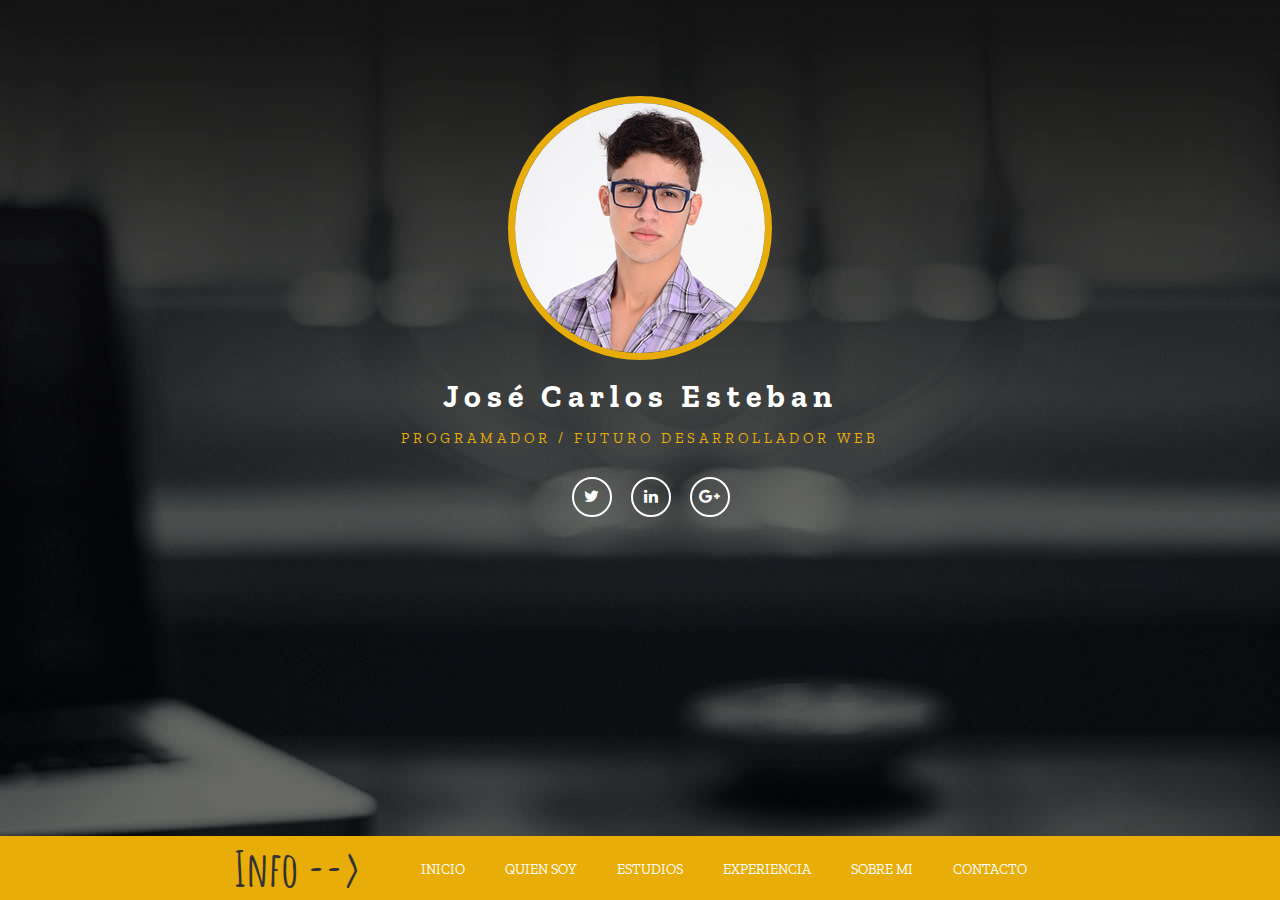
==== index.html @ b263a2f6 "Done first page" ====
<!DOCTYPE html>
<html lang="es">
<head>
    <meta charset="UTF-8">
    <!-- Styles CSS -->
    <link rel="stylesheet" type="text/css" href="./css/style.css">
    <link rel="stylesheet" type="text/css" href="./css/grid.css">
    <!-- Fonts -->
    <link href="https://fonts.googleapis.com/css?family=Zilla+Slab" rel="stylesheet">
    <link href="https://fonts.googleapis.com/css?family=Amatic+SC" rel="stylesheet">
    <!-- Icons -->
    <link rel="stylesheet" href="https://cdnjs.cloudflare.com/ajax/libs/font-awesome/4.7.0/css/font-awesome.min.css">
    <title>José Carlos Esteban - CV & more</title>
</head>
<body>

    <header class="header">
        <div class="banner">
            <img src="./images/me.jpg" alt="José Carlos Esteban">
            <h1>José Carlos Esteban</h1>
            <span>Programador / Futuro Desarrollador Web</span>
            <ul class="social-links">
				<li><a href="#" class="fa fa-twitter"></a></li>
				<li><a href="#" class="fa fa-linkedin"></a></li>
				<li><a href="#" class="fa fa-google-plus"></a></li>
			</ul>
        </div>
    </header>

    <nav class="navbar bottom">
        <div class="logo">
            <h2>
                <a class="navbar-logo" href="index.html">Info --></a>
            </h2>
        </div>
        <ul class="navbar-list">
            <li class="navbar-item active">
                <a href>Inicio</a>
            </li>
            <li class="navbar-item">
                <a href>Quien soy</a>
            </li>
            <li class="navbar-item">
                <a href>Estudios</a>
            </li>
            <li class="navbar-item">
                <a href>Experiencia</a>
            </li>
            <li class="navbar-item">
                <a href>Sobre mi</a>
            </li>
            <li class="navbar-item">
                <a href="contact.html">Contacto</a>
            </li> 
        </ul>
            
    </nav>

    
    <main class="container">
        <section class="about-me">

        </section>
        <section class="studies">

        </section>
        <section class="experience">

        </section>
        <section class="about-me">

        </section>
        
    </main>

    <footer class="footer">
            
    </footer>
</body>
</html>
---- css/style.css ----
*{
    margin:0;
    font-family: 'Zilla Slab', serif;
}


.clearfix:after {
   content: " "; /* Older browser do not support empty content */
   visibility: hidden;
   display: block;
   height: 0;
   clear: both;
}

/************* HEADER ****************/
.header{
    background: url("../images/background-img.jpg") no-repeat center top;
    height: 100vh;
}

.banner{
    margin: 0 auto;
    text-align: center;
    padding-top: 6em;
}

.banner img{
    border: 7px solid #E8AD08;
    border-radius: 50%;
    
}

.banner > h1{
    color:white;
    margin: 0.4em 0em;
    letter-spacing: 6px;
    
}

.banner > span {
    color: #E8AD08;
    letter-spacing: 4px;
    font-size: 0.9em;
    text-transform: uppercase;
}

/********************** MENU *******************/

.navbar{
    position:fixed;
    width: 100%;
    height: 4em;
    background-color: #E8AD08;
    display: flex;
    justify-content: center;
    align-items: center;
    flex-wrap: wrap;
}

.top{
    top: 0;
}

.bottom{
    bottom:0;
}

.navbar a {
   text-decoration: none; 
   color: #333;
}

.navbar> .navbar-list{
    list-style-type: none;
    display: flex;
}

.navbar> .navbar-list > .navbar-item a{
    text-decoration: none;
    color: white;
    padding: 20px;
    text-transform: uppercase;
    font-size: 14px;
}


.navbar> .navbar-list > .navbar-item a:hover{
    color: #333;
}

.navbar-logo{
   font-family: 'Amatic SC', cursive;
    font-size: 2em;
}


/*************** SOCIAL LINKS **************/

.social-links{
    display:flex;
    list-style-type: none;
    justify-content: center;
    margin-top: 30px;
}

.social-links > li{
    
    margin-right: 19px;
    line-height: 36px;
    width: 36px;
    border: 2px solid white;
    border-radius:50%;
    
}

.social-links a{
    text-decoration: none;
    color:white;
    width: 36px;
    
}

.social-links a:hover{ 
    color: #E8AD08;
}
---- css/grid.css ----
.container {
    width: 100%;
    max-width: 1200px;
    margin: 0 auto;
}

body {
    --grid-number: 12;
}


.col-1 {
    width: calc(100% / 12);
    float: left;
}

.col-2 {
    width: calc(calc(100% / 12) * 2);
    float: left;
}

.col-3 {
    width: calc(calc(100% / 12) * 3);
    float: left;
}

.col-4 {
    width: calc(calc(100% / var(--grid-number)) * 4);
    float: left;
}

.col-5 {
    width: calc(calc(100% / 12) * 5);
    float: left;
}

.col-6 {
    width: calc(calc(100% / 12) * 6);    
    float: left;
}

.col-7 {
    width: calc(calc(100% / 12) * 7);
    float: left;
}

.col-8 {
    width: calc(calc(100% / 12) * 8);
    float: left;
}

.col-9 {
    width: calc(calc(100% / 12) * 9);
    float: left;
}

.col-10 {
    width: calc(calc(100% / 12) * 10);
    float: left;
}

.col-11 {
    width: calc(calc(100% / 12) * 11);
    float: left;
}

.col-12 {
   width: calc(calc(100% / 12) * 12); 
   float: left;
}


/************* FLEXBOX *************/

.row-flex {
    display: flex;
    flex-flow: row wrap;
}

.transport-item {
    display: flex;
    flex-direction: column;
    align-items: center;
    justify-content: center;
    flex: 1;
}

.transport-info {
    align-self: flex-end;
}
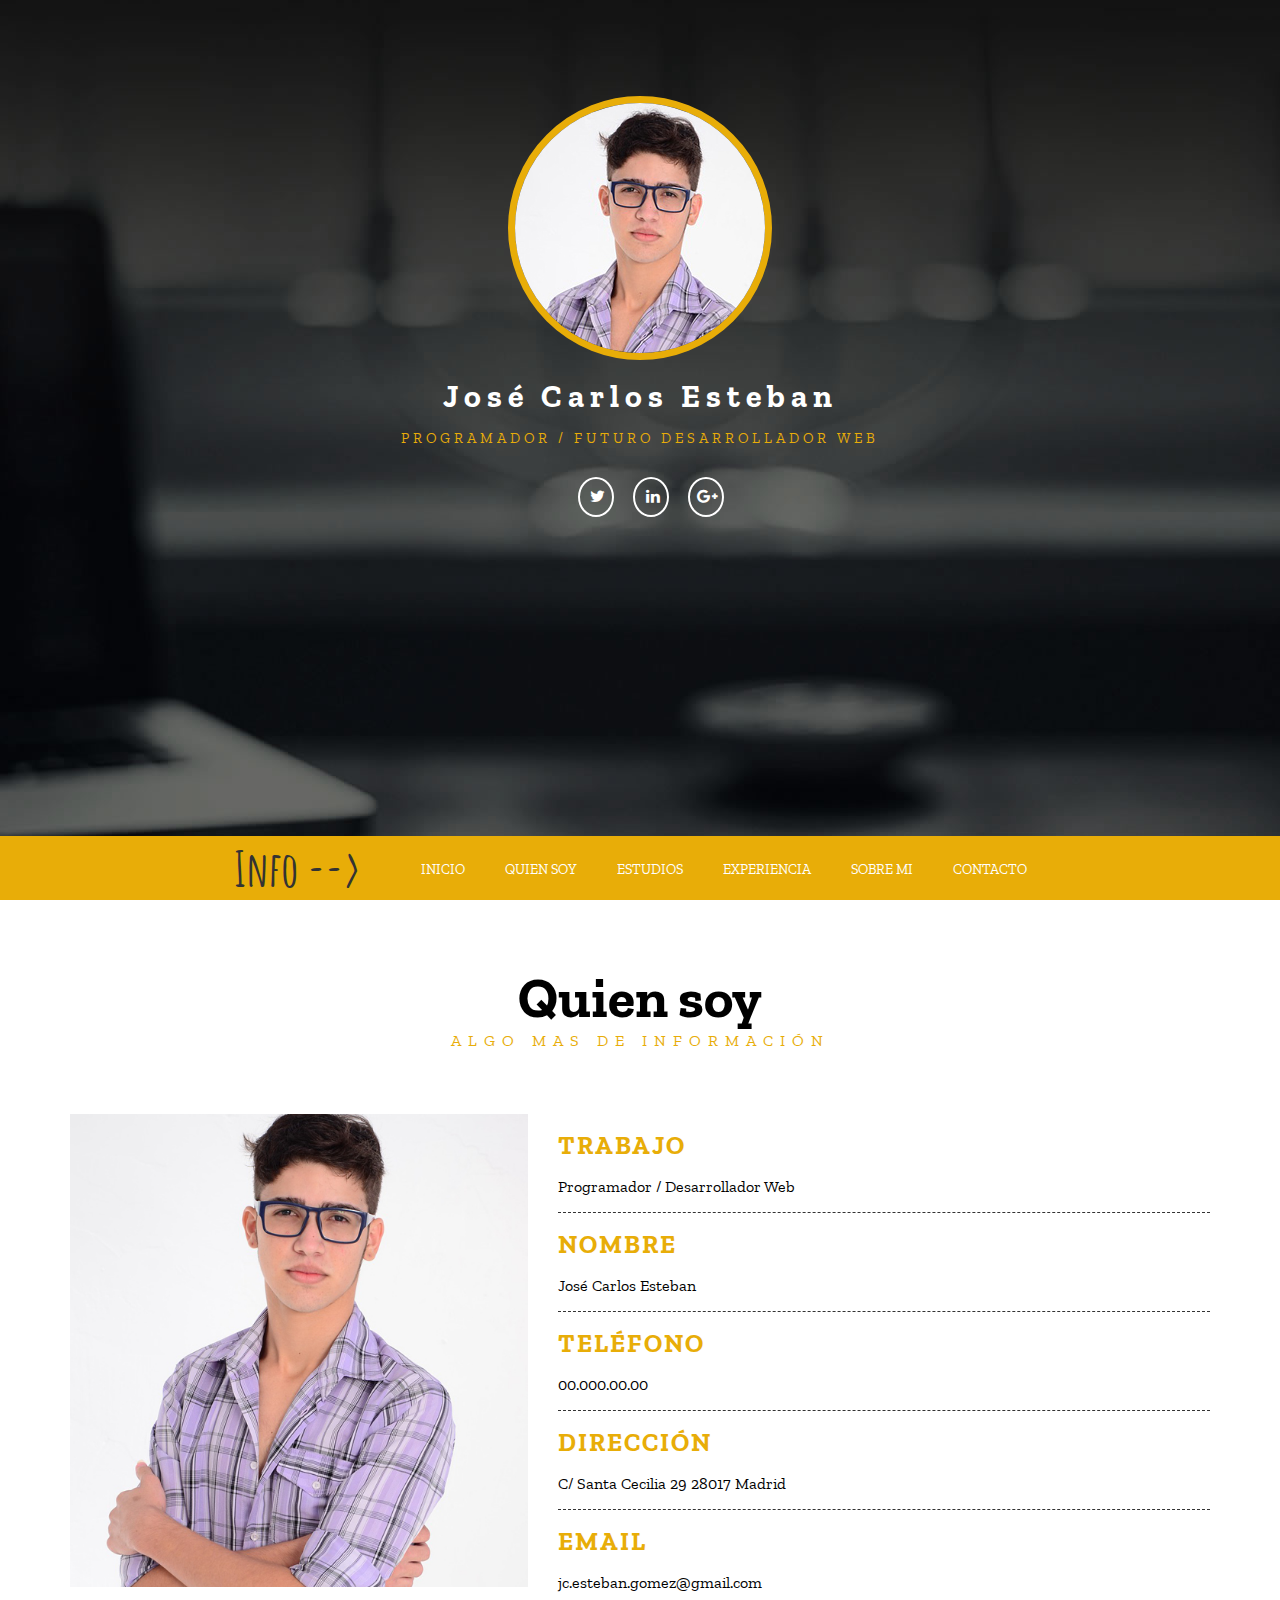
==== commit c78a70e3: "Added Quien soy" ====
--- a/index.html
+++ b/index.html
@@ -58,8 +58,36 @@
 
     
     <main class="container">
-        <section class="about-me">
-
+        <section class="who-i-am col-12">
+        <header>
+            <h3>Quien soy</h3>
+            <span>Algo mas de información</span>
+        </header>
+        <div class="person-image col-5">
+            <img src="./images/carnet-photo.jpg" alt="José Carlos Esteban">
+        </div>
+        <div class="info-about-me col-7">
+            <div class="item-interest">
+                <h4>Trabajo</h4>
+                <p>Programador / Desarrollador Web</>
+            </div>
+            <div class="item-interest">
+                <h4>Nombre</h4>
+                <p>José Carlos Esteban</>
+            </div>
+            <div class="item-interest">
+                <h4>Teléfono</h4>
+                <p>00.000.00.00</>
+            </div>
+            <div class="item-interest">
+                <h4>Dirección</h4>
+                <p>C/ Santa Cecilia 29 28017 Madrid</>
+            </div>
+            <div class="item-interest">
+                <h4>Email</h4>
+                <p>jc.esteban.gomez@gmail.com</>
+            </div>
+        </div>
         </section>
         <section class="studies">
 
--- a/css/style.css
+++ b/css/style.css
@@ -1,6 +1,9 @@
 *{
     margin:0;
     font-family: 'Zilla Slab', serif;
+    box-sizing: border-box; /* el padding y border de ese elemento no incrementan su ancho */
+    -webkit-box-sizing: border-box;
+    -moz-box-sizing: border-box; 
 }
 
 
@@ -124,3 +127,60 @@
     color: #E8AD08;
 }
 
+/************* FLEXBOX *************/
+
+.row-flex {
+    display: flex;
+    flex-flow: row wrap;
+}
+
+.transport-item {
+    display: flex;
+    flex-direction: column;
+    align-items: center;
+    justify-content: center;
+    flex: 1;
+}
+
+.transport-info {
+    align-self: flex-end;
+}
+
+
+/************* QUIEN SOY **************/
+
+.who-i-am > header {
+    text-align: center;
+    padding: 4em 0;
+}
+
+.who-i-am > header > h3 {
+    font-size: 3.5em;
+}
+
+.who-i-am > header > span {
+    color: #E8AD08;
+    letter-spacing: 7px;
+    text-transform: uppercase;
+}
+
+.who-i-am > .person-image > img {
+    width: 100%;
+}
+
+.info-about-me > .item-interest{
+    padding: 1em 0;
+    border-bottom: 1px dashed #333;
+}
+
+.info-about-me > .item-interest > p {
+    padding-top: 1em;
+}
+
+.info-about-me > .item-interest > h4 {
+    font-size: 1.6em;
+    margin: 0;
+    color: #E8AD08;
+    text-transform: uppercase;
+    letter-spacing: 2px;
+}
--- a/css/grid.css
+++ b/css/grid.css
@@ -69,22 +69,8 @@
    float: left;
 }
 
-
-/************* FLEXBOX *************/
-
-.row-flex {
-    display: flex;
-    flex-flow: row wrap;
+.col-1, .col-2, .col-3, .col-4, .col-5, .col-6, .col-7, .col-8, .col-9, .col-10, .col-11, .col-12{
+    padding-right: 15px;
+    padding-left: 15px;
 }
 
-.transport-item {
-    display: flex;
-    flex-direction: column;
-    align-items: center;
-    justify-content: center;
-    flex: 1;
-}
-
-.transport-info {
-    align-self: flex-end;
-}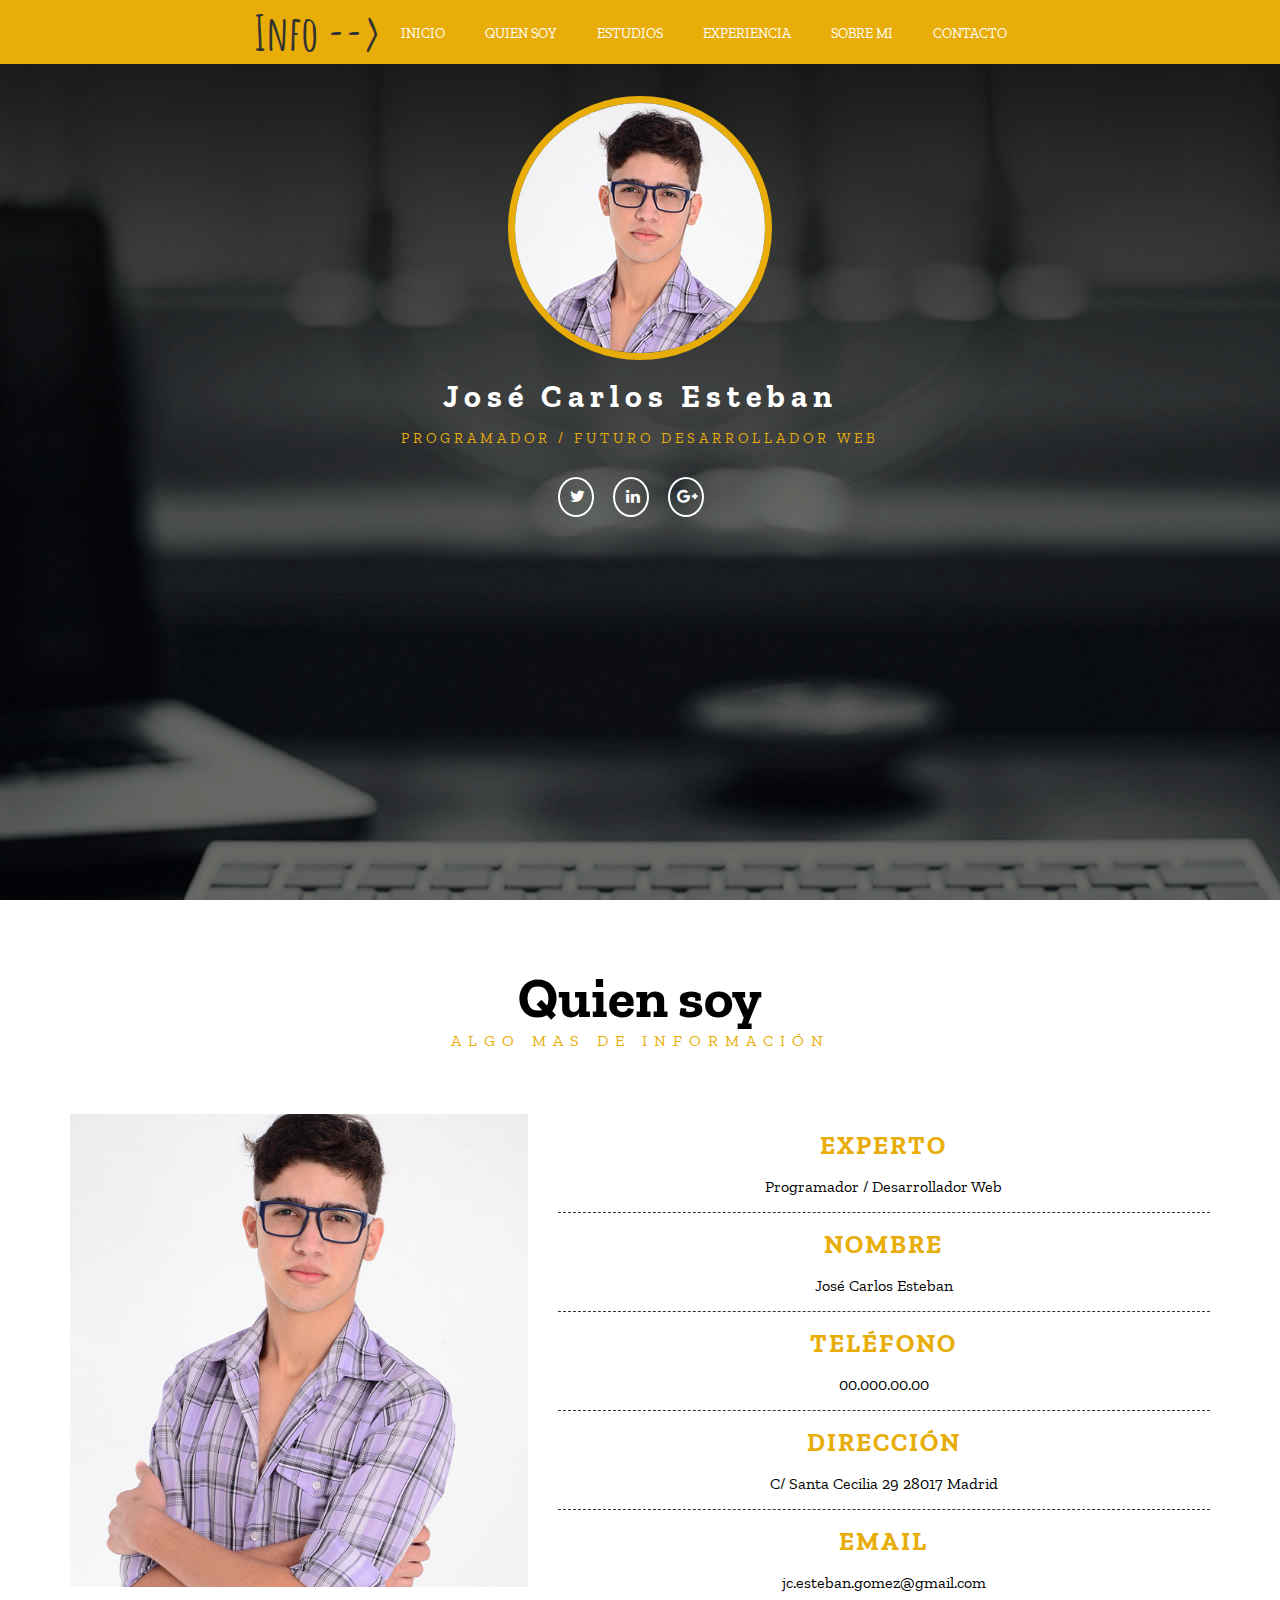
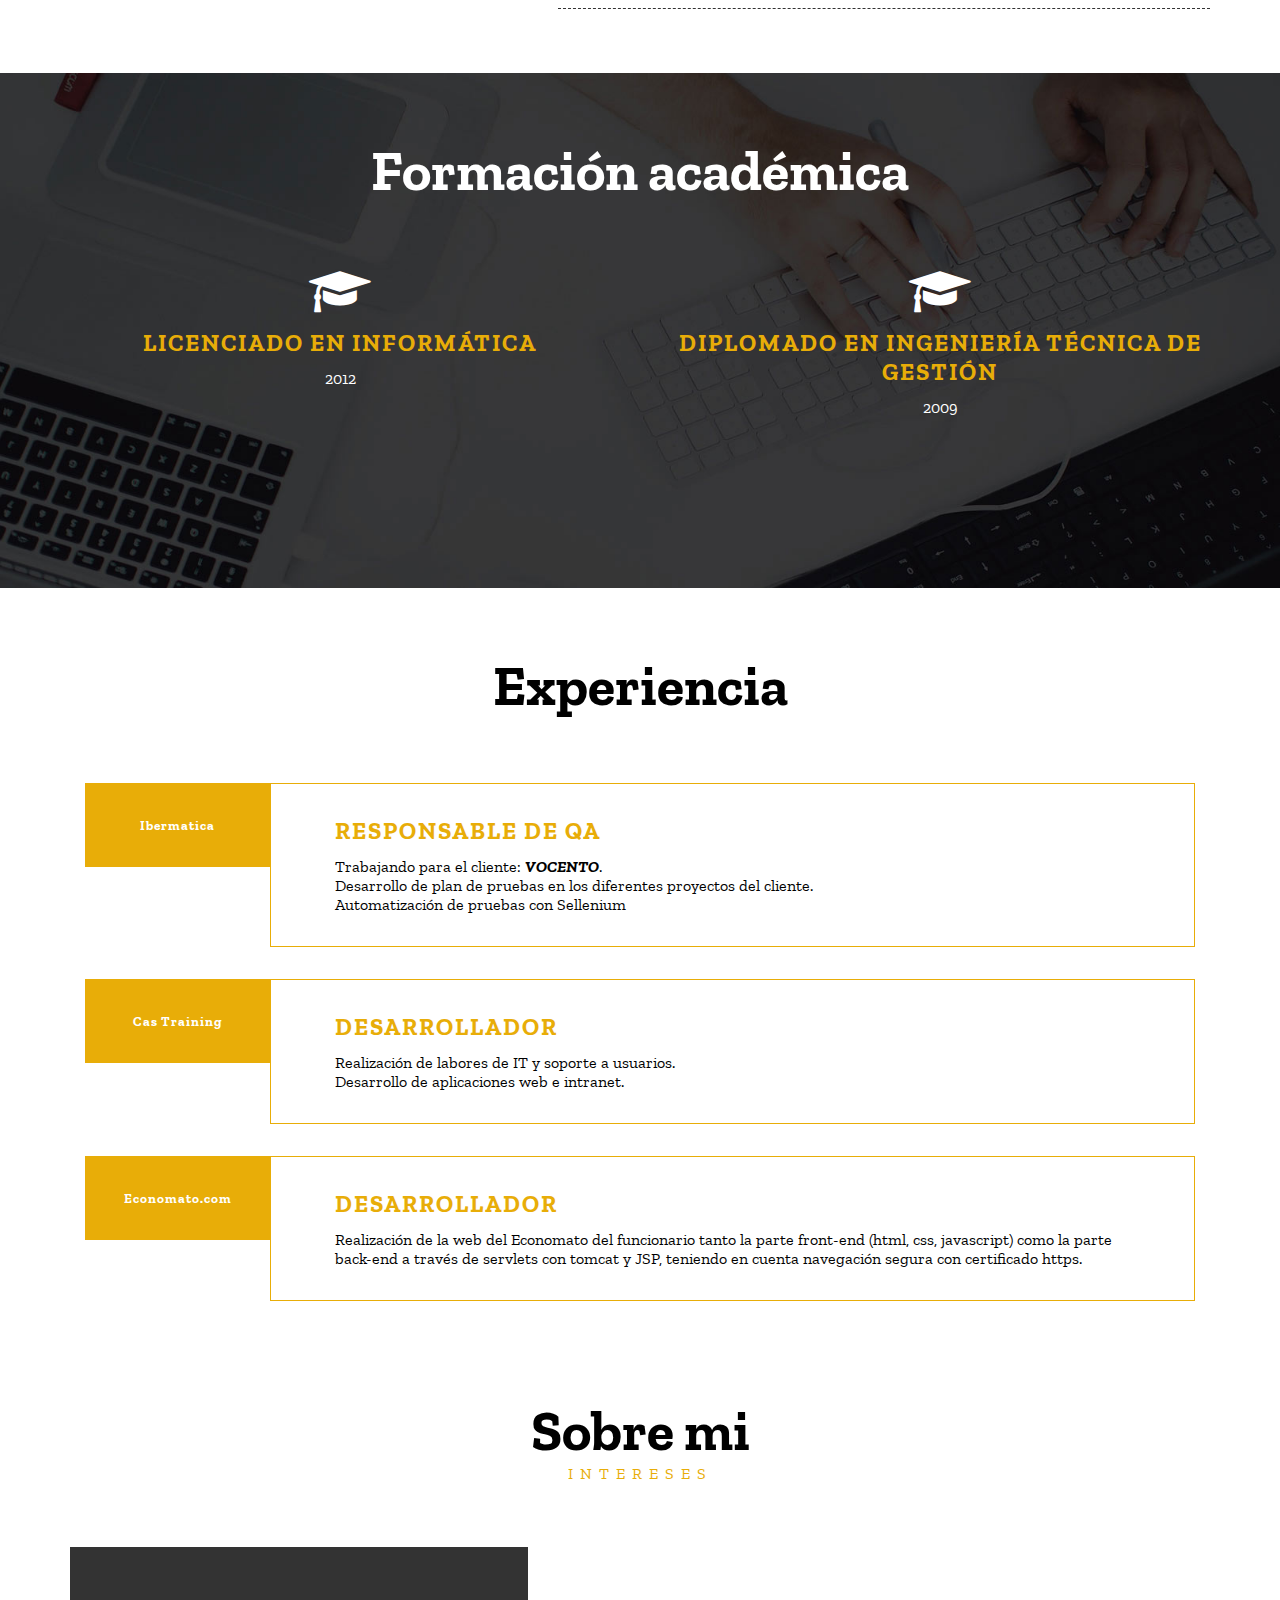
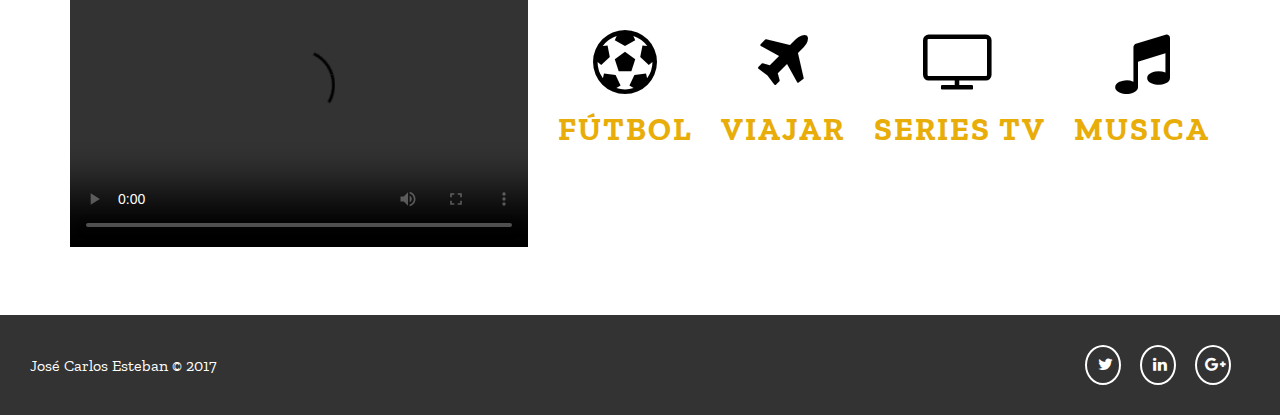
==== commit 1af6e272: "Added all the part without contact page" ====
--- a/index.html
+++ b/index.html
@@ -19,7 +19,7 @@
             <img src="./images/me.jpg" alt="José Carlos Esteban">
             <h1>José Carlos Esteban</h1>
             <span>Programador / Futuro Desarrollador Web</span>
-            <ul class="social-links">
+            <ul class="social-links bounceInDown">
 				<li><a href="#" class="fa fa-twitter"></a></li>
 				<li><a href="#" class="fa fa-linkedin"></a></li>
 				<li><a href="#" class="fa fa-google-plus"></a></li>
@@ -27,7 +27,7 @@
         </div>
     </header>
 
-    <nav class="navbar bottom">
+    <nav id="menu" class="navbar top">
         <div class="logo">
             <h2>
                 <a class="navbar-logo" href="index.html">Info --></a>
@@ -35,19 +35,19 @@
         </div>
         <ul class="navbar-list">
             <li class="navbar-item active">
-                <a href>Inicio</a>
-            </li>
-            <li class="navbar-item">
-                <a href>Quien soy</a>
-            </li>
-            <li class="navbar-item">
-                <a href>Estudios</a>
-            </li>
-            <li class="navbar-item">
-                <a href>Experiencia</a>
-            </li>
-            <li class="navbar-item">
-                <a href>Sobre mi</a>
+                <a href="#">Inicio</a>
+            </li>
+            <li class="navbar-item">
+                <a href="#quien-soy">Quien soy</a>
+            </li>
+            <li class="navbar-item">
+                <a href="#estudios">Estudios</a>
+            </li>
+            <li class="navbar-item">
+                <a href="#experiencia">Experiencia</a>
+            </li>
+            <li class="navbar-item">
+                <a href="#sobre-mi">Sobre mi</a>
             </li>
             <li class="navbar-item">
                 <a href="contact.html">Contacto</a>
@@ -58,7 +58,7 @@
 
     
     <main class="container">
-        <section class="who-i-am col-12">
+        <section id="quien-soy" class="who-i-am col-12">
         <header>
             <h3>Quien soy</h3>
             <span>Algo mas de información</span>
@@ -68,7 +68,7 @@
         </div>
         <div class="info-about-me col-7">
             <div class="item-interest">
-                <h4>Trabajo</h4>
+                <h4>Experto</h4>
                 <p>Programador / Desarrollador Web</>
             </div>
             <div class="item-interest">
@@ -89,20 +89,138 @@
             </div>
         </div>
         </section>
-        <section class="studies">
-
-        </section>
-        <section class="experience">
-
-        </section>
-        <section class="about-me">
-
+        <section id="estudios" class="studies">
+            <header>
+                <h3>Formación académica</h3>
+            </header>
+            <div class="container">
+                <div class="item-studies col-6">
+                    <i class="fa fa-graduation-cap fa-3x" aria-hidden="true"></i>
+                    <h4>Licenciado en Informática</h4>
+                    <div>
+                        <span>2012</span>
+                    </div>
+                </div>
+                <div class="item-studies col-6">
+                    <i class="fa fa-graduation-cap fa-3x" aria-hidden="true"></i>
+                    <h4>Diplomado en Ingeniería Técnica de Gestión</h4>
+                    <div>
+                        <span>2009</span>
+                    </div>
+                </div>
+            </div>
+        </section>
+        <section id="experiencia" class="experience col-12">
+            <header>
+                <h3>Experiencia</h3>
+            </header>
+            <div class="content-experience col-12">
+                <div class="item-experience col-12">
+                    <div class="stage col-2" >
+        
+                        <h5>Ibermatica</h5>
+                    </div>
+                    <div class="date" >
+                        <h3>2013 - Actualidad</h3>
+                
+                    </div>
+                    <div class="description col-10">
+                        <h4>Responsable de QA</h4>
+                        <div>
+                            <p>Trabajando para el cliente: <span>Vocento</span>. </p>
+                            <p>Desarrollo de plan de pruebas en los diferentes proyectos del cliente.</p>
+                            <p>Automatización de pruebas con Sellenium </p>
+                        </div>
+                    </div>
+                </div>
+                <div class="item-experience col-12">
+                    <div class="stage col-2" >
+        
+                        <h5>Cas Training</h5>
+                    </div>
+                    <div class="date" >
+                        <h3>2012 - 2013</h3>
+                
+                    </div>
+                    <div class="description col-10">
+                        <h4>Desarrollador</h4>
+                        <div>
+                            <p>Realización de labores de IT y soporte a usuarios.</p>
+                            <p>Desarrollo de aplicaciones web e intranet.</p>
+                        </div>
+                    </div>
+                </div>
+                <div class="item-experience col-12">
+                    <div class="stage col-2" >
+        
+                        <h5>Economato.com</h5>
+                    </div>
+                    <div class="date" >
+                        <h3>2011 - 2012</h3>
+                
+                    </div>
+                    <div class="description col-10">
+                        <h4>Desarrollador</h4>
+                        <div>
+                            <p>Realización de la web del Economato del funcionario tanto la parte front-end (html, css, javascript) como la parte back-end a través de servlets con tomcat y JSP, teniendo en cuenta navegación segura con certificado https.</p>
+                        </div>
+                    </div>
+                </div>
+            </div>
+        </section>
+        <section id="sobre-mi" class="about-me col-12">
+            <header>
+                <h3>Sobre mi</h3>
+                <span>Intereses</span>
+                
+            </header>
+            <div class="video-about-me col-5">
+                <video width="100%" height="300px" controls>
+                        <source src="./video/batman.mp4" type="video/mp4">
+                </video>
+            </div>
+            <div class="about-me-description col-7">
+                
+             <div class="container-interest">   
+                <div class="item-interest">
+                    <i class="fa fa-futbol-o fa-4x" aria-hidden="true"></i>
+                    <h5>Fútbol</h5>    
+                </div>
+
+                <div class="item-interest">
+                    <i class="fa fa-plane fa-4x" aria-hidden="true"></i>
+                    <h5>Viajar</h5>
+                </div>
+                
+                <div class="item-interest">
+                    <i class="fa fa-television fa-4x" aria-hidden="true"></i>
+                    <h5>Series TV</h5>
+                </div>
+
+                <div class="item-interest">
+                    <i class="fa fa-music fa-4x" aria-hidden="true"></i>
+                    <h5>Musica</h5>
+                </div>
+
+               
+                </div>
+
+            </div>
         </section>
         
     </main>
 
     <footer class="footer">
-            
+            <span> José Carlos Esteban &copy; 2017  </span>
+          
+            <ul class="social-links">
+				<li><a href="#" class="fa fa-twitter"></a></li>
+				<li><a href="#" class="fa fa-linkedin"></a></li>
+				<li><a href="#" class="fa fa-google-plus"></a></li>
+			</ul>
+          
     </footer>
 </body>
+<script src="./js/menu-block.js"></script>
+<script src="./js/menu.js"></script>
 </html>--- a/css/style.css
+++ b/css/style.css
@@ -1,11 +1,11 @@
 *{
     margin:0;
+    padding:0;
     font-family: 'Zilla Slab', serif;
     box-sizing: border-box; /* el padding y border de ese elemento no incrementan su ancho */
     -webkit-box-sizing: border-box;
     -moz-box-sizing: border-box; 
 }
-
 
 .clearfix:after {
    content: " "; /* Older browser do not support empty content */
@@ -15,6 +15,10 @@
    clear: both;
 }
 
+section{
+    padding: 4em 0;
+}
+
 /************* HEADER ****************/
 .header{
     background: url("../images/background-img.jpg") no-repeat center top;
@@ -103,7 +107,7 @@
     display:flex;
     list-style-type: none;
     justify-content: center;
-    margin-top: 30px;
+    margin: 30px;
 }
 
 .social-links > li{
@@ -149,16 +153,16 @@
 
 /************* QUIEN SOY **************/
 
-.who-i-am > header {
+header {
     text-align: center;
-    padding: 4em 0;
-}
-
-.who-i-am > header > h3 {
+    padding-bottom: 4em;
+}
+
+header > h3 {
     font-size: 3.5em;
 }
 
-.who-i-am > header > span {
+header > span {
     color: #E8AD08;
     letter-spacing: 7px;
     text-transform: uppercase;
@@ -184,3 +188,175 @@
     text-transform: uppercase;
     letter-spacing: 2px;
 }
+
+
+/***************** ESTUDIOS *********************/
+
+.studies{
+    display:block;
+    color:white;
+    margin-left: calc(-50vw + 50%);
+    margin-right: calc(-50vw + 50%);
+    background: url("../images/studies.jpg") no-repeat top;
+    clear:both;
+    background-size: cover;
+    -moz-background-size: cover;
+    -o-background-size: cover;
+    -ms-background-size: cover;
+    min-height: 515px;
+}
+
+.item-studies{
+    text-align: center;  
+    width: 30%;
+}
+
+h4 {
+    font-size: 1.5em;
+    margin: 0.5em 0;
+    color: #E8AD08;
+    text-transform: uppercase;
+    letter-spacing: 2px;
+}
+
+
+/****************** EXPERIENCIA *******************/
+
+.item-experience {
+    padding-bottom: 2em;
+}
+
+.item-experience > .description{
+    border: 1px solid #E8AD08;
+    padding: 2em 4em;
+}
+
+.item-experience > .description > h4{
+    margin-top: 0;
+}
+
+.item-experience > .stage {
+    background: #E8AD08;
+    text-align: center;
+    padding: 2em 0;
+    border: 2px solid #E8AD08;
+    color: white;
+    letter-spacing: 1px;
+}
+
+.item-experience > .date{
+    position: absolute;
+    z-index: -1;
+}
+
+
+.stage:hover{
+  animation: down;
+  -webkit-animation: down;
+  animation-duration: 1s;
+  -webkit-animation-duration: 1s;
+  animation-fill-mode: both;
+  -webkit-animation-fill-mode:both; 
+}
+
+.description span{
+    font-style: italic;
+    font-weight: bold;
+    text-transform: uppercase;
+}
+
+.bounceInDown{
+    animation: DownUp;
+    -webkit-animation: DownUp;
+    animation-duration: 1.25s;
+    -webkit-animation-duration:1.25s;
+    animation-fill-mode: both;
+    -webkit-animation-fill-mode:both; 
+}
+
+/******************  SOBRE MI *******************/
+
+.about-me{
+    padding-top:0;
+}
+
+.container-interest{
+    display: flex;
+    flex-wrap: wrap;
+    justify-content: space-between;
+    height: 300px;
+    align-items: center;
+}
+
+.item-interest {
+    display: flex;
+    flex-wrap: nowrap;
+    flex-direction: column;
+    align-items: center;
+}
+
+.item-interest h5{
+    font-size: 2em;
+    margin: 0.5em 0;
+    color: #E8AD08;
+    text-transform: uppercase;
+    letter-spacing: 2px;
+}
+
+
+/******************* FOOTER ***********************/
+
+.footer{
+    clear: both;
+    display: flex;
+    justify-content: space-between;
+    align-items: center;
+    text-align: center;
+    color: white;
+    background-color: #333;
+    
+
+}
+
+.footer > span{
+    margin: 30px;
+}
+
+/******************* ANIMACIONES ******************/
+@keyframes down {
+  from {
+    transform-origin: left bottom;
+    opacity: 1;
+  }
+
+  to {
+    transform-origin: left bottom;
+    transform: translateY(2em);
+    opacity: 1;
+  }
+}
+
+@keyframes DownUp {
+
+  0% {
+    transform: translateY(-2000px);
+  }
+
+  60% {
+    transform: translateY(20px);
+  }
+
+  75% {
+    transform: translateY(-10px);
+  }
+
+  90% {
+    transform: translateY(5px);
+  }
+
+  100% {
+      transform: none;
+  }
+
+}
+
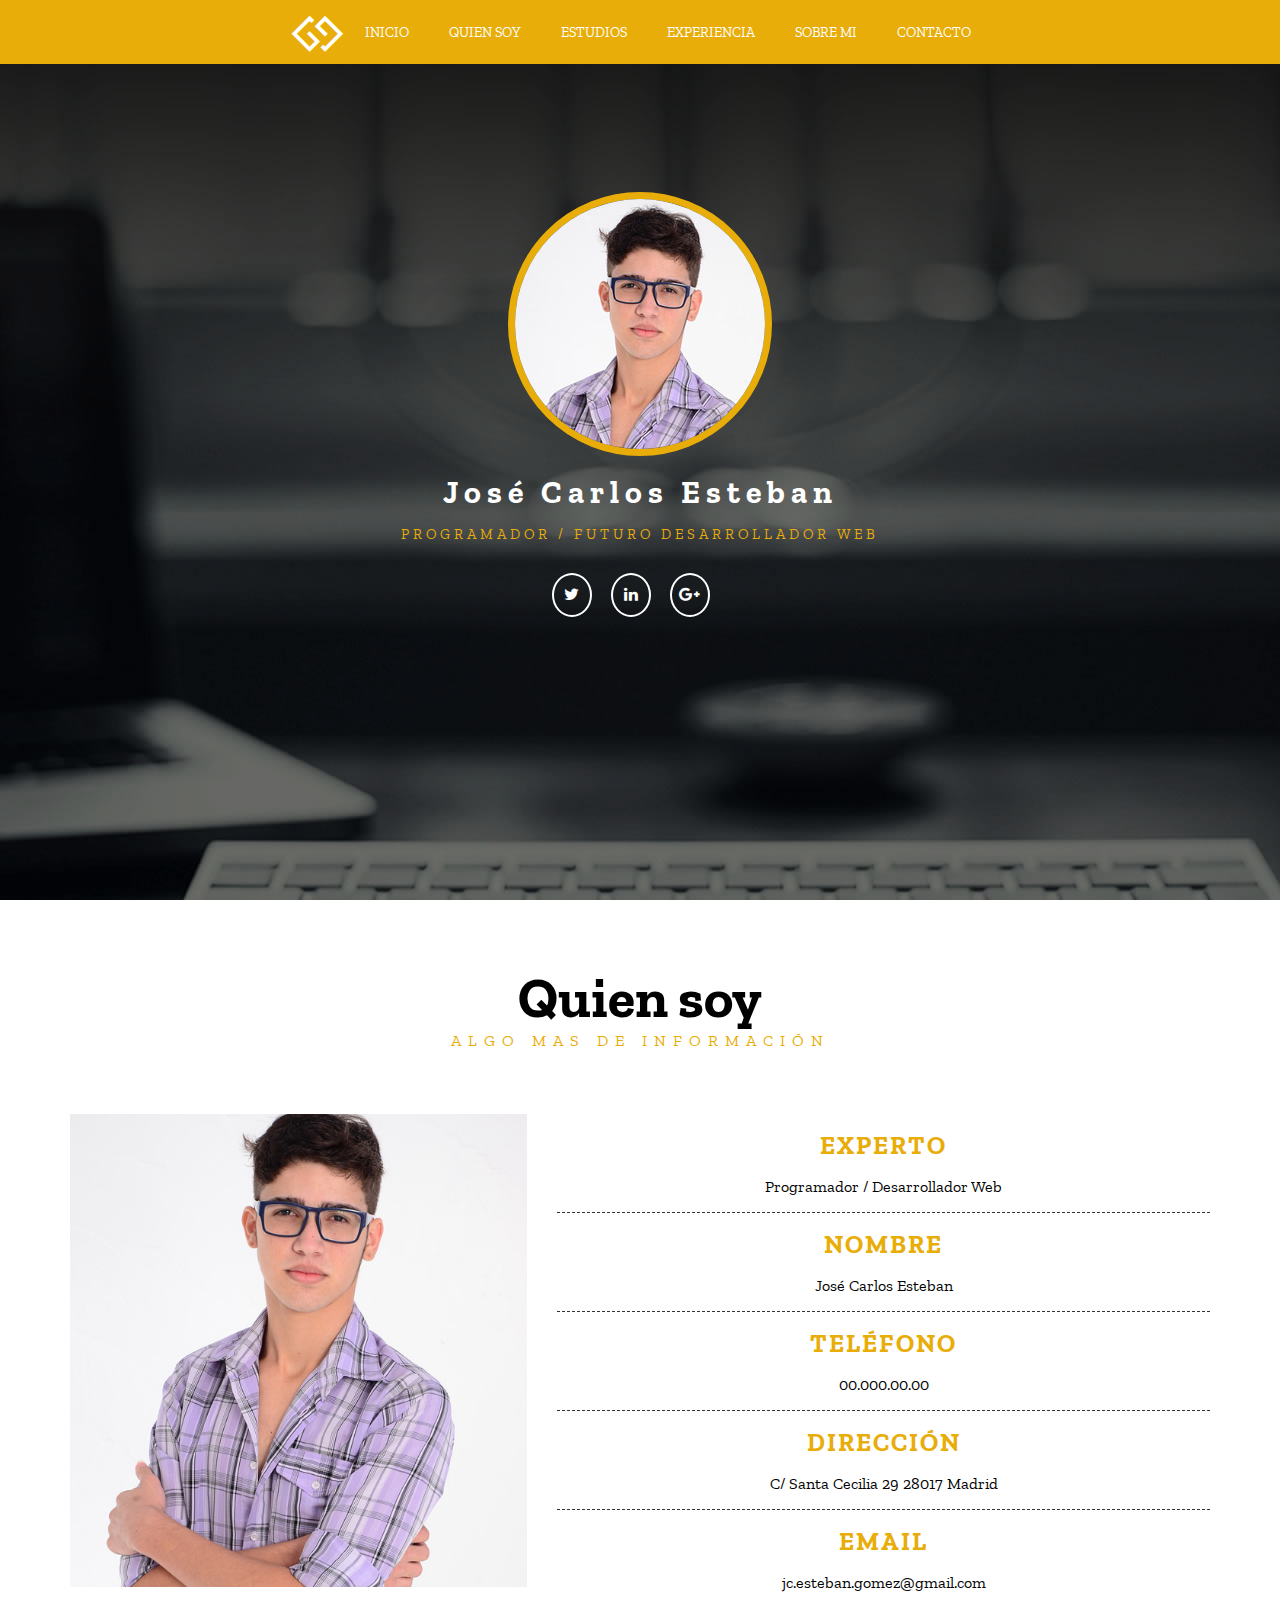
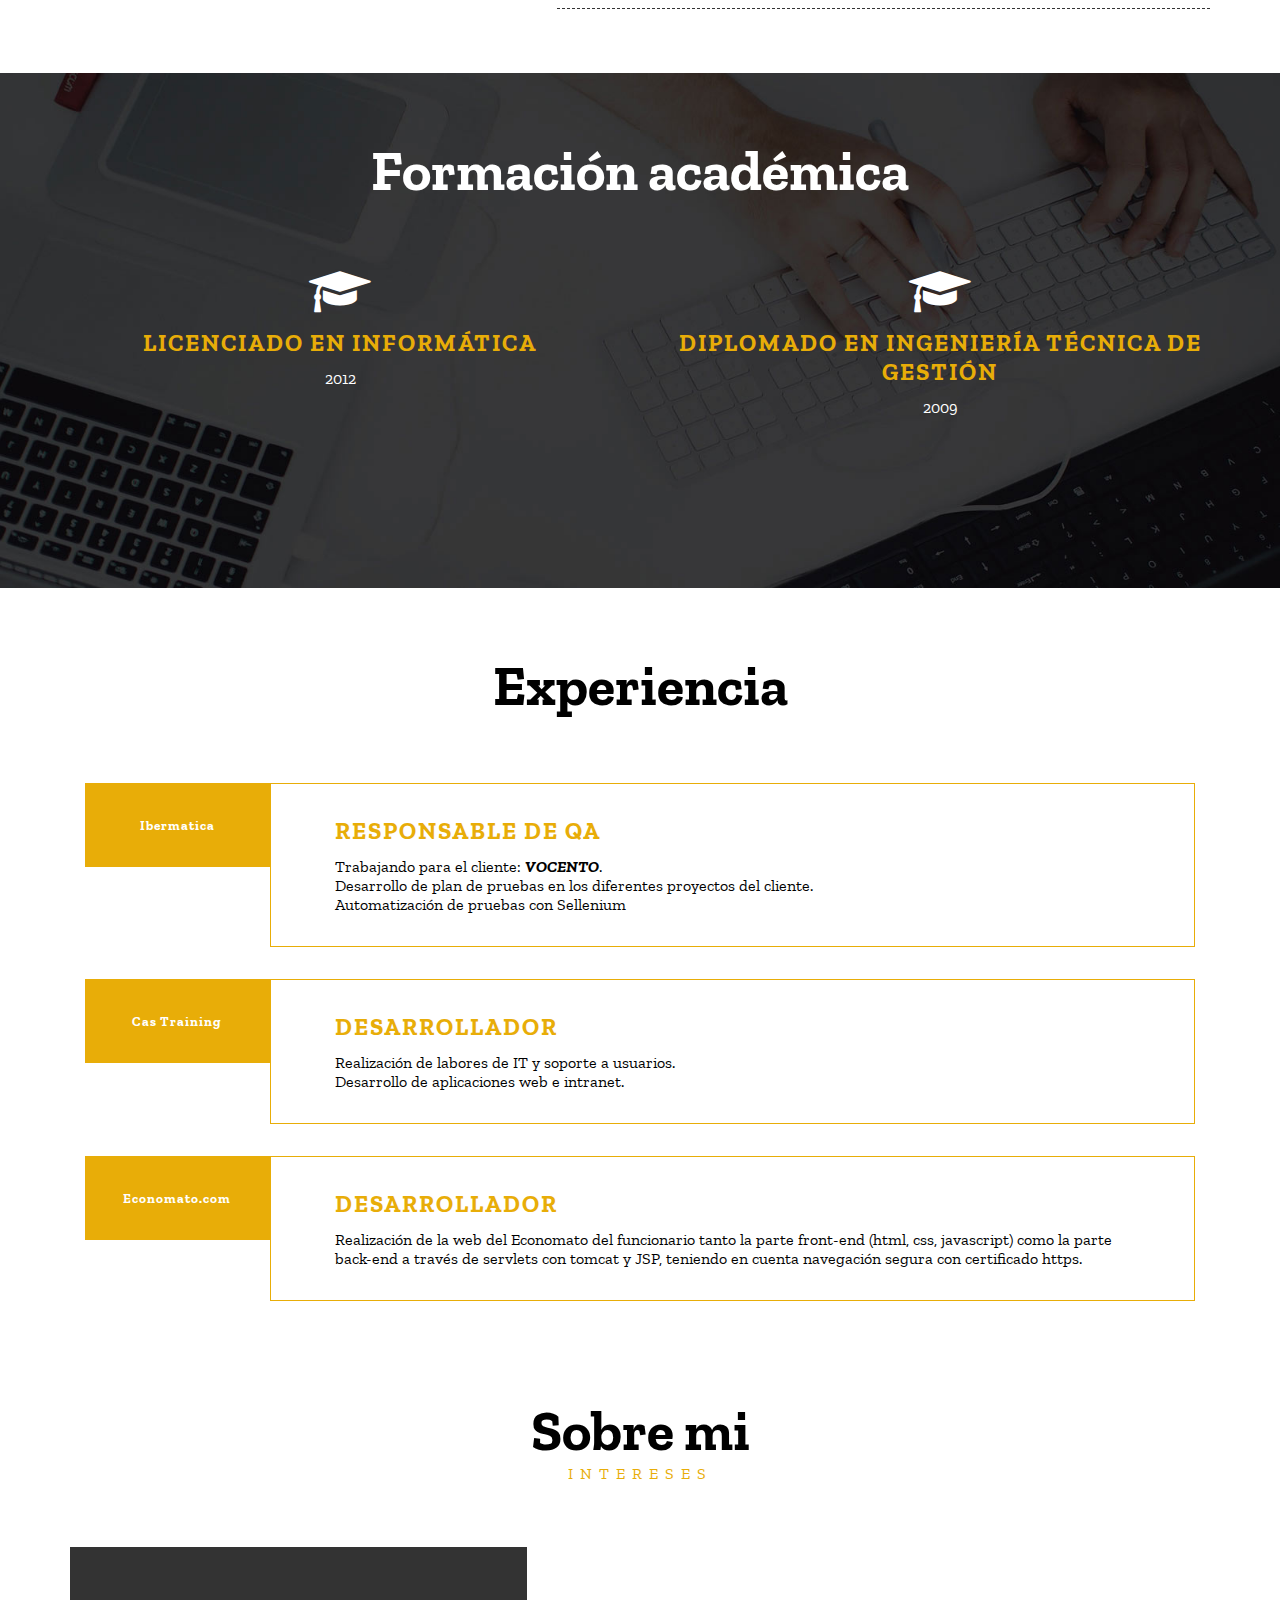
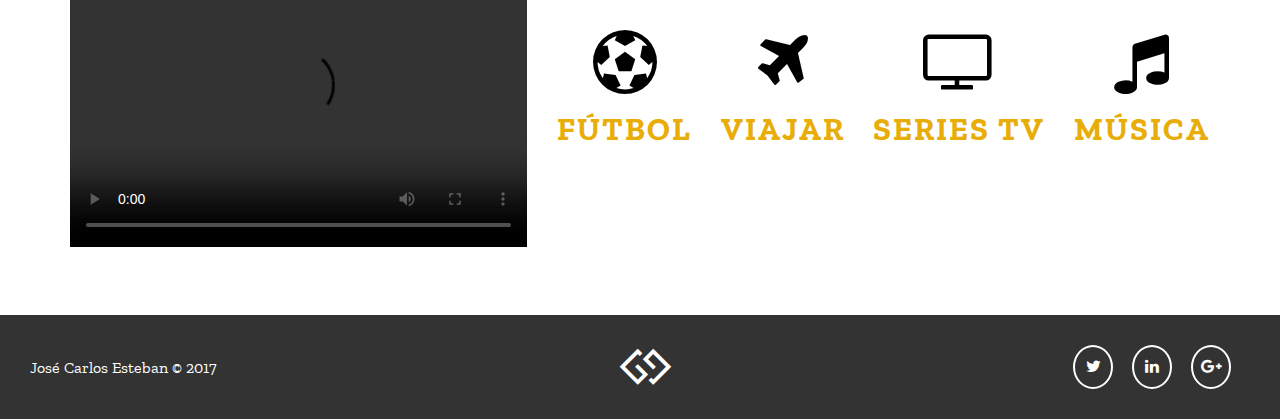
==== commit 88f13d3a: "Added contact page and new video" ====
--- a/index.html
+++ b/index.html
@@ -5,12 +5,13 @@
     <!-- Styles CSS -->
     <link rel="stylesheet" type="text/css" href="./css/style.css">
     <link rel="stylesheet" type="text/css" href="./css/grid.css">
+    <link rel="stylesheet" type="text/css" href="./css/animations.css">
     <!-- Fonts -->
     <link href="https://fonts.googleapis.com/css?family=Zilla+Slab" rel="stylesheet">
     <link href="https://fonts.googleapis.com/css?family=Amatic+SC" rel="stylesheet">
     <!-- Icons -->
     <link rel="stylesheet" href="https://cdnjs.cloudflare.com/ajax/libs/font-awesome/4.7.0/css/font-awesome.min.css">
-    <title>José Carlos Esteban - CV & more</title>
+    <title>José Carlos Esteban - CV & More</title>
 </head>
 <body>
 
@@ -19,39 +20,51 @@
             <img src="./images/me.jpg" alt="José Carlos Esteban">
             <h1>José Carlos Esteban</h1>
             <span>Programador / Futuro Desarrollador Web</span>
-            <ul class="social-links bounceInDown">
-				<li><a href="#" class="fa fa-twitter"></a></li>
-				<li><a href="#" class="fa fa-linkedin"></a></li>
-				<li><a href="#" class="fa fa-google-plus"></a></li>
+            <ul class="social-links downUp">
+				<li><a href="https://twitter.com/JcEstebanGo" target="_blank" class="fa fa-twitter"></a></li>
+				<li><a href="https://www.linkedin.com/in/jose-carlos-esteban-82948726/" target="_blank" class="fa fa-linkedin"></a></li>
+				<li><a href="https://plus.google.com/104119479750912914346" target="_blank" class="fa fa-google-plus"></a></li>
 			</ul>
         </div>
     </header>
 
     <nav id="menu" class="navbar top">
-        <div class="logo">
+        <div class="logo moveRight">
             <h2>
-                <a class="navbar-logo" href="index.html">Info --></a>
+                <a class="navbar-logo" href="index.html"><i class="fa fa-gg fa-inverse" aria-hidden="true"></i></a>
             </h2>
         </div>
         <ul class="navbar-list">
+            <a href="#">
             <li class="navbar-item active">
-                <a href="#">Inicio</a>
-            </li>
-            <li class="navbar-item">
-                <a href="#quien-soy">Quien soy</a>
-            </li>
-            <li class="navbar-item">
-                <a href="#estudios">Estudios</a>
-            </li>
-            <li class="navbar-item">
-                <a href="#experiencia">Experiencia</a>
-            </li>
-            <li class="navbar-item">
-                <a href="#sobre-mi">Sobre mi</a>
-            </li>
-            <li class="navbar-item">
-                <a href="contact.html">Contacto</a>
-            </li> 
+                Inicio
+            </li>
+            </a>
+            <a href="#quien-soy">
+            <li class="navbar-item">
+                Quien soy
+            </li>
+            </a>
+            <a href="#estudios">
+            <li class="navbar-item">
+                Estudios
+            </li>
+            </a>
+            <a href="#experiencia">
+            <li class="navbar-item">
+                Experiencia
+            </li>
+            </a>
+            <a href="#sobre-mi">
+            <li class="navbar-item">
+                Sobre mi
+            </li>
+            </a>
+            <a href="contact.html">
+            <li class="navbar-item">
+                Contacto
+            </li>
+            </a>
         </ul>
             
     </nav>
@@ -176,7 +189,7 @@
             </header>
             <div class="video-about-me col-5">
                 <video width="100%" height="300px" controls>
-                        <source src="./video/batman.mp4" type="video/mp4">
+                        <source src="./video/Game_of_Thrones.mp4" type="video/mp4">
                 </video>
             </div>
             <div class="about-me-description col-7">
@@ -199,7 +212,7 @@
 
                 <div class="item-interest">
                     <i class="fa fa-music fa-4x" aria-hidden="true"></i>
-                    <h5>Musica</h5>
+                    <h5>Música</h5>
                 </div>
 
                
@@ -212,15 +225,14 @@
 
     <footer class="footer">
             <span> José Carlos Esteban &copy; 2017  </span>
-          
+            <i class="fa fa-gg fa-inverse fa-3x" aria-hidden="true"></i>
             <ul class="social-links">
-				<li><a href="#" class="fa fa-twitter"></a></li>
-				<li><a href="#" class="fa fa-linkedin"></a></li>
-				<li><a href="#" class="fa fa-google-plus"></a></li>
+				<li><a href="https://twitter.com/JcEstebanGo" target="_blank" class="fa fa-twitter"></a></li>
+				<li><a href="https://www.linkedin.com/in/jose-carlos-esteban-82948726/" target="_blank" class="fa fa-linkedin"></a></li>
+				<li><a href="https://plus.google.com/104119479750912914346" target="_blank" class="fa fa-google-plus"></a></li>
 			</ul>
           
     </footer>
 </body>
-<script src="./js/menu-block.js"></script>
 <script src="./js/menu.js"></script>
 </html>--- a/css/style.css
+++ b/css/style.css
@@ -19,6 +19,11 @@
     padding: 4em 0;
 }
 
+body{
+    
+}
+
+
 /************* HEADER ****************/
 .header{
     background: url("../images/background-img.jpg") no-repeat center top;
@@ -28,7 +33,7 @@
 .banner{
     margin: 0 auto;
     text-align: center;
-    padding-top: 6em;
+    padding-top: 12em;
 }
 
 .banner img{
@@ -82,7 +87,7 @@
     display: flex;
 }
 
-.navbar> .navbar-list > .navbar-item a{
+.navbar> .navbar-list a{
     text-decoration: none;
     color: white;
     padding: 20px;
@@ -91,7 +96,7 @@
 }
 
 
-.navbar> .navbar-list > .navbar-item a:hover{
+.navbar> .navbar-list a:hover{
     color: #333;
 }
 
@@ -100,6 +105,14 @@
     font-size: 2em;
 }
 
+.moveRight{
+    animation: LeftRight;
+    -webkit-animation: LeftRight;
+    animation-duration: 1s;
+    -webkit-animation-duration:1s;
+    animation-fill-mode: forwards;
+    -webkit-animation-fill-mode:forwards; 
+}
 
 /*************** SOCIAL LINKS **************/
 
@@ -113,8 +126,8 @@
 .social-links > li{
     
     margin-right: 19px;
-    line-height: 36px;
-    width: 36px;
+    line-height: 40px;
+    width: 40px;
     border: 2px solid white;
     border-radius:50%;
     
@@ -251,8 +264,8 @@
 
 
 .stage:hover{
-  animation: down;
-  -webkit-animation: down;
+  animation: Down;
+  -webkit-animation: Down;
   animation-duration: 1s;
   -webkit-animation-duration: 1s;
   animation-fill-mode: both;
@@ -265,7 +278,7 @@
     text-transform: uppercase;
 }
 
-.bounceInDown{
+.downUp{
     animation: DownUp;
     -webkit-animation: DownUp;
     animation-duration: 1.25s;
@@ -322,41 +335,63 @@
     margin: 30px;
 }
 
-/******************* ANIMACIONES ******************/
-@keyframes down {
-  from {
-    transform-origin: left bottom;
-    opacity: 1;
-  }
-
-  to {
-    transform-origin: left bottom;
-    transform: translateY(2em);
-    opacity: 1;
-  }
-}
-
-@keyframes DownUp {
-
-  0% {
-    transform: translateY(-2000px);
-  }
-
-  60% {
-    transform: translateY(20px);
-  }
-
-  75% {
-    transform: translateY(-10px);
-  }
-
-  90% {
-    transform: translateY(5px);
-  }
-
-  100% {
-      transform: none;
-  }
-
-}
-
+
+/******************** CONTACTO ********************/
+
+.contact{
+    margin-top: 4em;
+}
+
+.form{
+    background-color: beige;
+    border-radius: 15px;
+    padding: 3em;
+    border-style: outset;
+    border-color: darkgoldenrod;
+}
+
+
+input[type="text"],
+input[type="email"],
+input[type="number"],
+textarea
+{
+    background: #FCFCFC;
+    border: 1px solid #DDDDDD;
+    padding: 10px;
+    font-size: 16px;
+    width:100%;
+    margin-bottom: 10px;
+}
+
+textarea{
+    height: 320px;
+}
+
+#enviar{
+    background-color: #E8AD08;
+    color: #FCFCFC;
+    letter-spacing: 2px;
+    border: 1px solid #FCFCFC;
+    padding:10px;
+    border-radius: 4px;
+    margin-top: 10px;
+    width: 100%
+
+}
+
+label{
+    color: #75757D;
+    letter-spacing: 2px;
+    padding-bottom: 5px;
+
+}
+
+.how_know{
+    
+    margin: 10px 0;
+}
+
+.opcion-radio{
+    margin: 10px;
+}--- a/css/grid.css
+++ b/css/grid.css
@@ -4,68 +4,63 @@
     margin: 0 auto;
 }
 
-body {
-    --grid-number: 12;
-}
-
-
 .col-1 {
-    width: calc(100% / 12);
+    width: 8.33333%;
     float: left;
 }
 
 .col-2 {
-    width: calc(calc(100% / 12) * 2);
+    width: 16.66666%;
     float: left;
 }
 
 .col-3 {
-    width: calc(calc(100% / 12) * 3);
+    width: 24.99999%;
     float: left;
 }
 
 .col-4 {
-    width: calc(calc(100% / var(--grid-number)) * 4);
+    width: 33.33332%;
     float: left;
 }
 
 .col-5 {
-    width: calc(calc(100% / 12) * 5);
+    width: 41.66665%;
     float: left;
 }
 
 .col-6 {
-    width: calc(calc(100% / 12) * 6);    
+    width: 50%;    
     float: left;
 }
 
 .col-7 {
-    width: calc(calc(100% / 12) * 7);
+    width: 58.33331%;
     float: left;
 }
 
 .col-8 {
-    width: calc(calc(100% / 12) * 8);
+    width: 66.66664%;
     float: left;
 }
 
 .col-9 {
-    width: calc(calc(100% / 12) * 9);
+    width: 74.99997%;
     float: left;
 }
 
 .col-10 {
-    width: calc(calc(100% / 12) * 10);
+    width: 83.33333%;
     float: left;
 }
 
 .col-11 {
-    width: calc(calc(100% / 12) * 11);
+    width: 91.66661%;
     float: left;
 }
 
 .col-12 {
-   width: calc(calc(100% / 12) * 12); 
+   width: 100%; 
    float: left;
 }
 
--- a/css/animations.css
+++ b/css/animations.css
@@ -0,0 +1,48 @@
+
+/******************* ANIMACIONES ******************/
+@keyframes Down {
+  from {
+    transform-origin: left bottom;
+    opacity: 1;
+  }
+
+  to {
+    transform-origin: left bottom;
+    transform: translateY(2em);
+    opacity: 1;
+  }
+}
+
+@keyframes DownUp {
+
+  0% {
+    transform: translateY(-2000px);
+  }
+
+  60% {
+    transform: translateY(20px);
+  }
+
+  75% {
+    transform: translateY(-10px);
+  }
+
+  90% {
+    transform: translateY(5px);
+  }
+
+  100% {
+      transform: none;
+  }
+
+}
+
+@keyframes LeftRight {
+   from {
+    transform: translateX(-1000px);
+  }
+
+  to {
+      transform: none;
+  }
+}
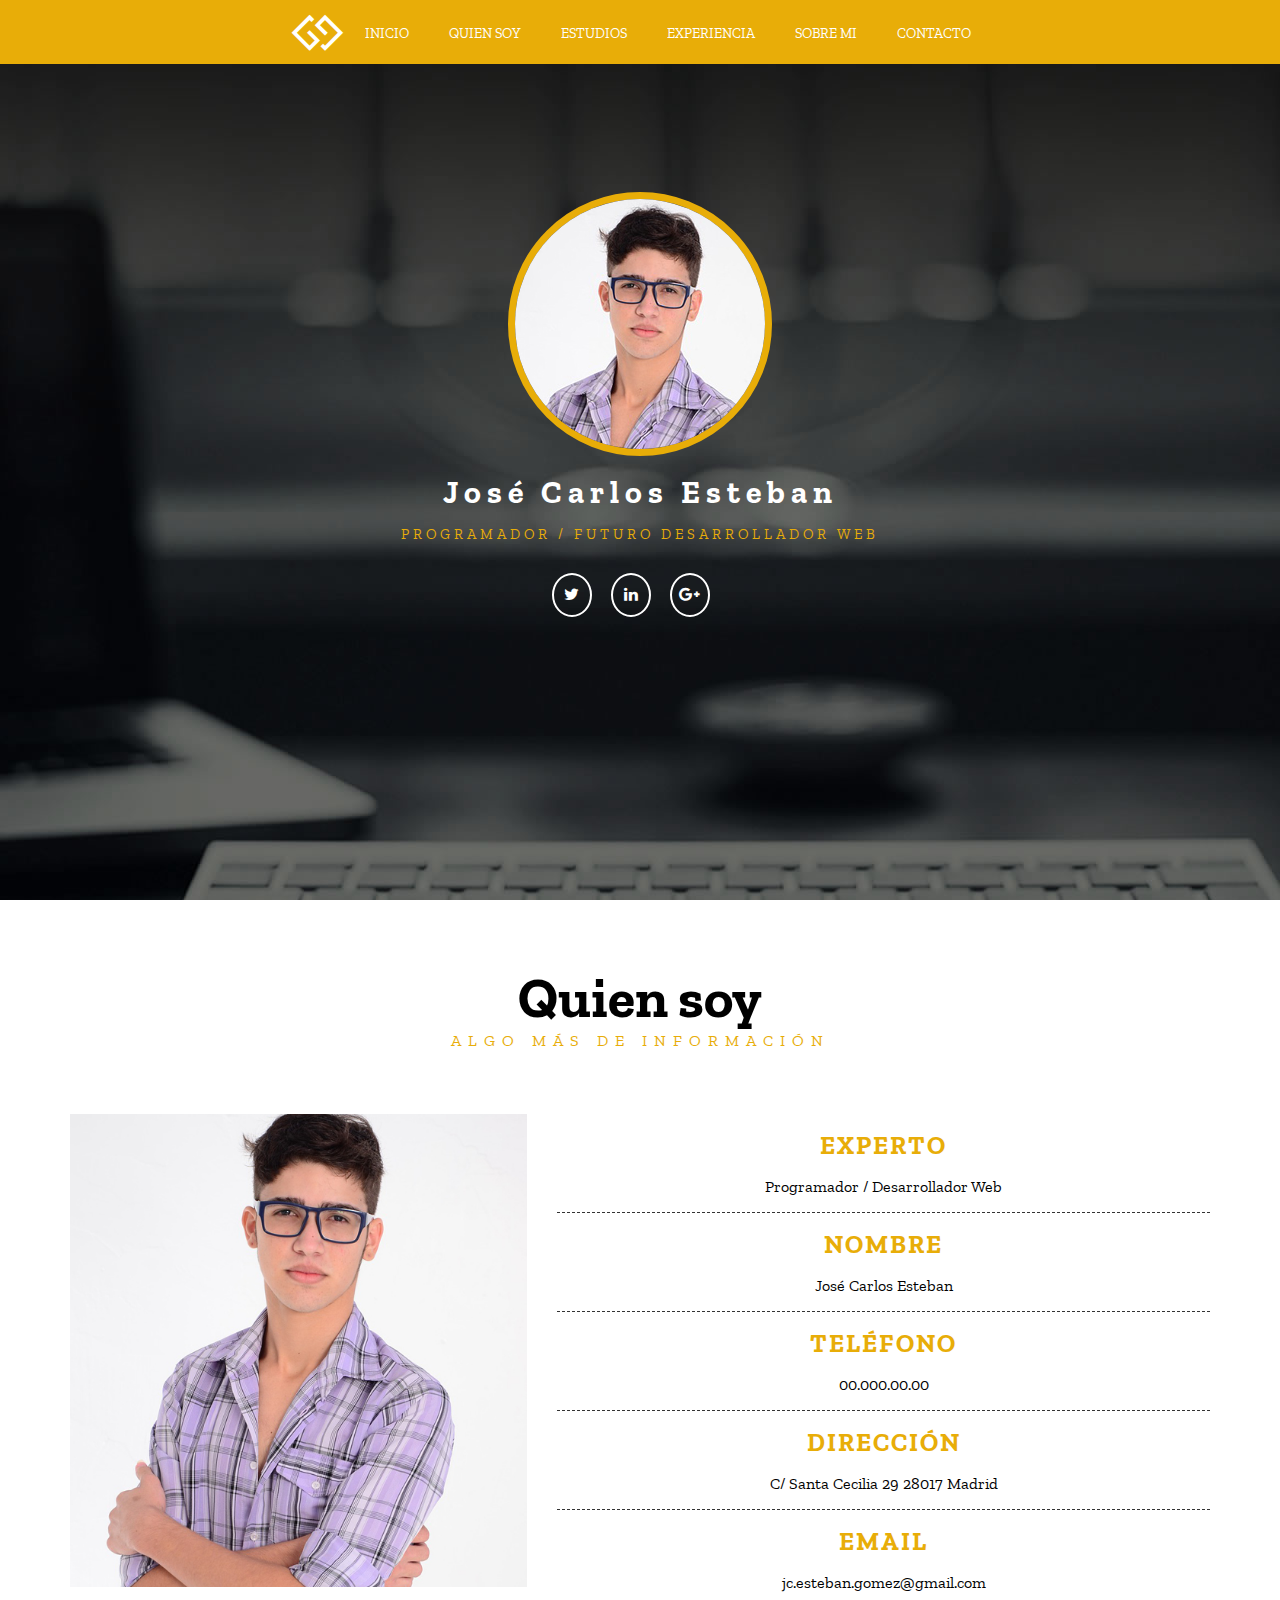
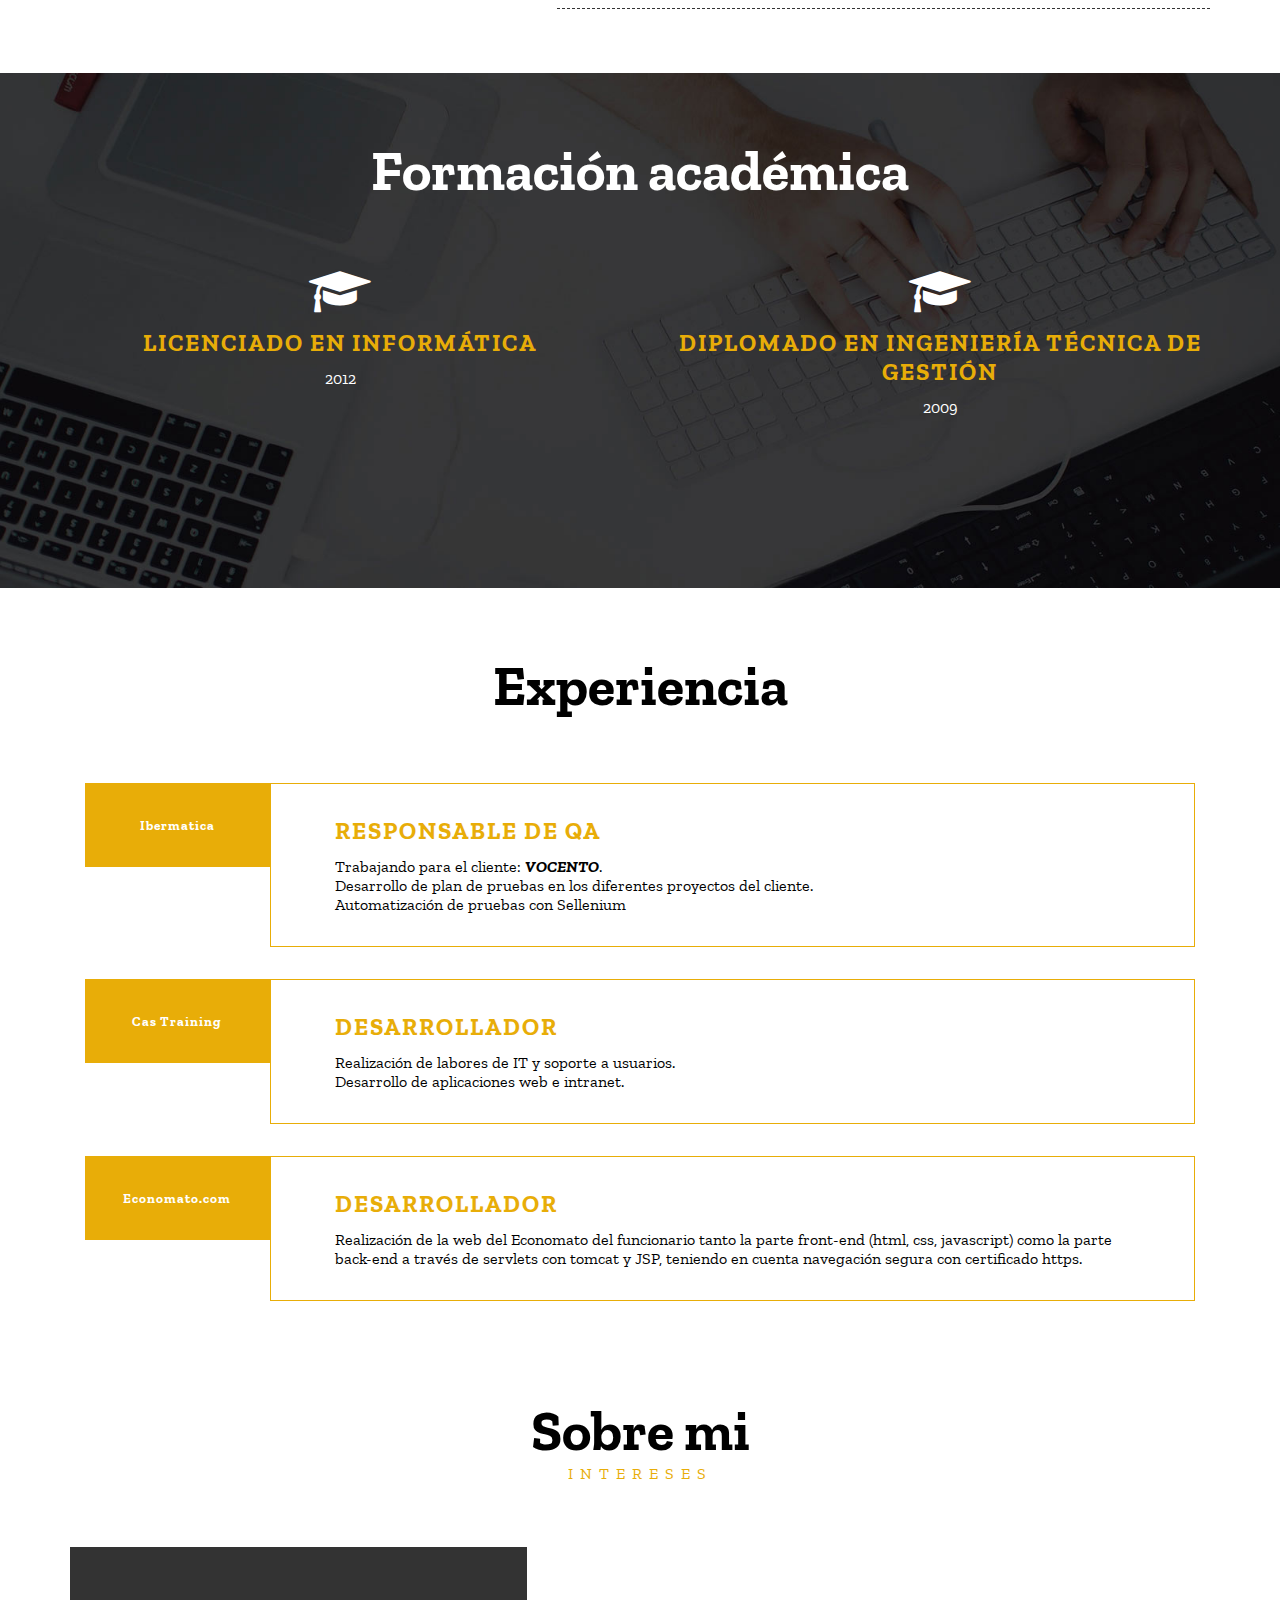
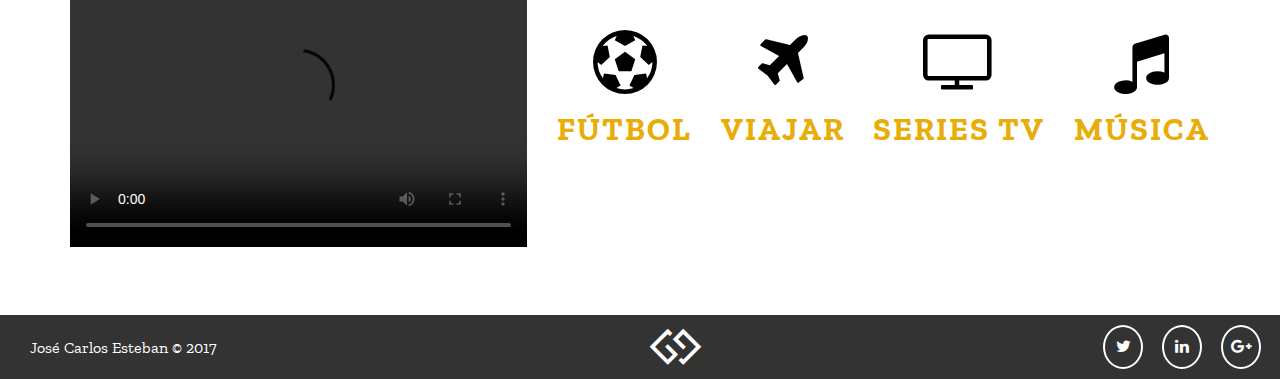
==== commit 33627f30: "Added smooth scroll and other changes" ====
--- a/index.html
+++ b/index.html
@@ -10,7 +10,7 @@
     <link href="https://fonts.googleapis.com/css?family=Zilla+Slab" rel="stylesheet">
     <link href="https://fonts.googleapis.com/css?family=Amatic+SC" rel="stylesheet">
     <!-- Icons -->
-    <link rel="stylesheet" href="https://cdnjs.cloudflare.com/ajax/libs/font-awesome/4.7.0/css/font-awesome.min.css">
+    <link rel="stylesheet" href="./css/font-awesome.css">
     <title>José Carlos Esteban - CV & More</title>
 </head>
 <body>
@@ -35,36 +35,46 @@
             </h2>
         </div>
         <ul class="navbar-list">
-            <a href="#">
+            
             <li class="navbar-item active">
+                <a href="index.html#">
                 Inicio
-            </li>
-            </a>
-            <a href="#quien-soy">
-            <li class="navbar-item">
+                </a>
+            </li>
+           
+            <li class="navbar-item">
+                <a href="index.html#quien-soy">
                 Quien soy
-            </li>
-            </a>
-            <a href="#estudios">
-            <li class="navbar-item">
+                </a>
+            </li>
+            
+            <li class="navbar-item">
+                <a href="index.html#estudios">
                 Estudios
-            </li>
-            </a>
-            <a href="#experiencia">
-            <li class="navbar-item">
+                </a>
+            </li>
+           
+            
+            <li class="navbar-item">
+                <a href="index.html#experiencia">
                 Experiencia
-            </li>
-            </a>
-            <a href="#sobre-mi">
-            <li class="navbar-item">
+                </a>
+            </li>
+            
+            
+            <li class="navbar-item">
+                <a href="index.html#sobre-mi">
                 Sobre mi
-            </li>
-            </a>
-            <a href="contact.html">
-            <li class="navbar-item">
+                </a>
+            </li>
+           
+            
+            <li class="navbar-item">
+                <a href="contact.html">
                 Contacto
-            </li>
-            </a>
+                </a>
+            </li>
+            
         </ul>
             
     </nav>
@@ -74,7 +84,7 @@
         <section id="quien-soy" class="who-i-am col-12">
         <header>
             <h3>Quien soy</h3>
-            <span>Algo mas de información</span>
+            <span>Algo más de información</span>
         </header>
         <div class="person-image col-5">
             <img src="./images/carnet-photo.jpg" alt="José Carlos Esteban">
--- a/css/style.css
+++ b/css/style.css
@@ -4,8 +4,10 @@
     font-family: 'Zilla Slab', serif;
     box-sizing: border-box; /* el padding y border de ese elemento no incrementan su ancho */
     -webkit-box-sizing: border-box;
-    -moz-box-sizing: border-box; 
-}
+    -moz-box-sizing: border-box;
+}
+
+main { display: block; }
 
 .clearfix:after {
    content: " "; /* Older browser do not support empty content */
@@ -19,10 +21,6 @@
     padding: 4em 0;
 }
 
-body{
-    
-}
-
 
 /************* HEADER ****************/
 .header{
@@ -31,7 +29,6 @@
 }
 
 .banner{
-    margin: 0 auto;
     text-align: center;
     padding-top: 12em;
 }
@@ -44,7 +41,7 @@
 
 .banner > h1{
     color:white;
-    margin: 0.4em 0em;
+    margin: 0.4em 0;
     letter-spacing: 6px;
     
 }
@@ -73,10 +70,6 @@
     top: 0;
 }
 
-.bottom{
-    bottom:0;
-}
-
 .navbar a {
    text-decoration: none; 
    color: #333;
@@ -99,9 +92,20 @@
 .navbar> .navbar-list a:hover{
     color: #333;
 }
+.navbar> .navbar-list > .navbar-item a:hover:before{
+    content: "[";
+}
+
+.navbar> .navbar-list > .navbar-item a:hover:after{
+    content: "]";
+}
+
+.logo{
+    width: 55px;
+    height: 55px;
+}
 
 .navbar-logo{
-   font-family: 'Amatic SC', cursive;
     font-size: 2em;
 }
 
@@ -120,6 +124,9 @@
     display:flex;
     list-style-type: none;
     justify-content: center;
+}
+
+.banner > .social-links{
     margin: 30px;
 }
 
@@ -326,13 +333,14 @@
     align-items: center;
     text-align: center;
     color: white;
+    height: 4em;
     background-color: #333;
     
 
 }
 
 .footer > span{
-    margin: 30px;
+    margin: 0 30px;
 }
 
 
@@ -340,6 +348,12 @@
 
 .contact{
     margin-top: 4em;
+    width:1200px;
+    margin: 0 auto;
+}
+
+.contact > header{
+    padding-top: 4em;
 }
 
 .form{
@@ -394,4 +408,11 @@
 
 .opcion-radio{
     margin: 10px;
+}
+
+.footer_bottom{
+    position: fixed;
+    bottom: 0;
+    width: 100%;
+    height: 4em;
 }--- a/css/grid.css
+++ b/css/grid.css
@@ -1,5 +1,4 @@
 .container {
-    width: 100%;
     max-width: 1200px;
     margin: 0 auto;
 }
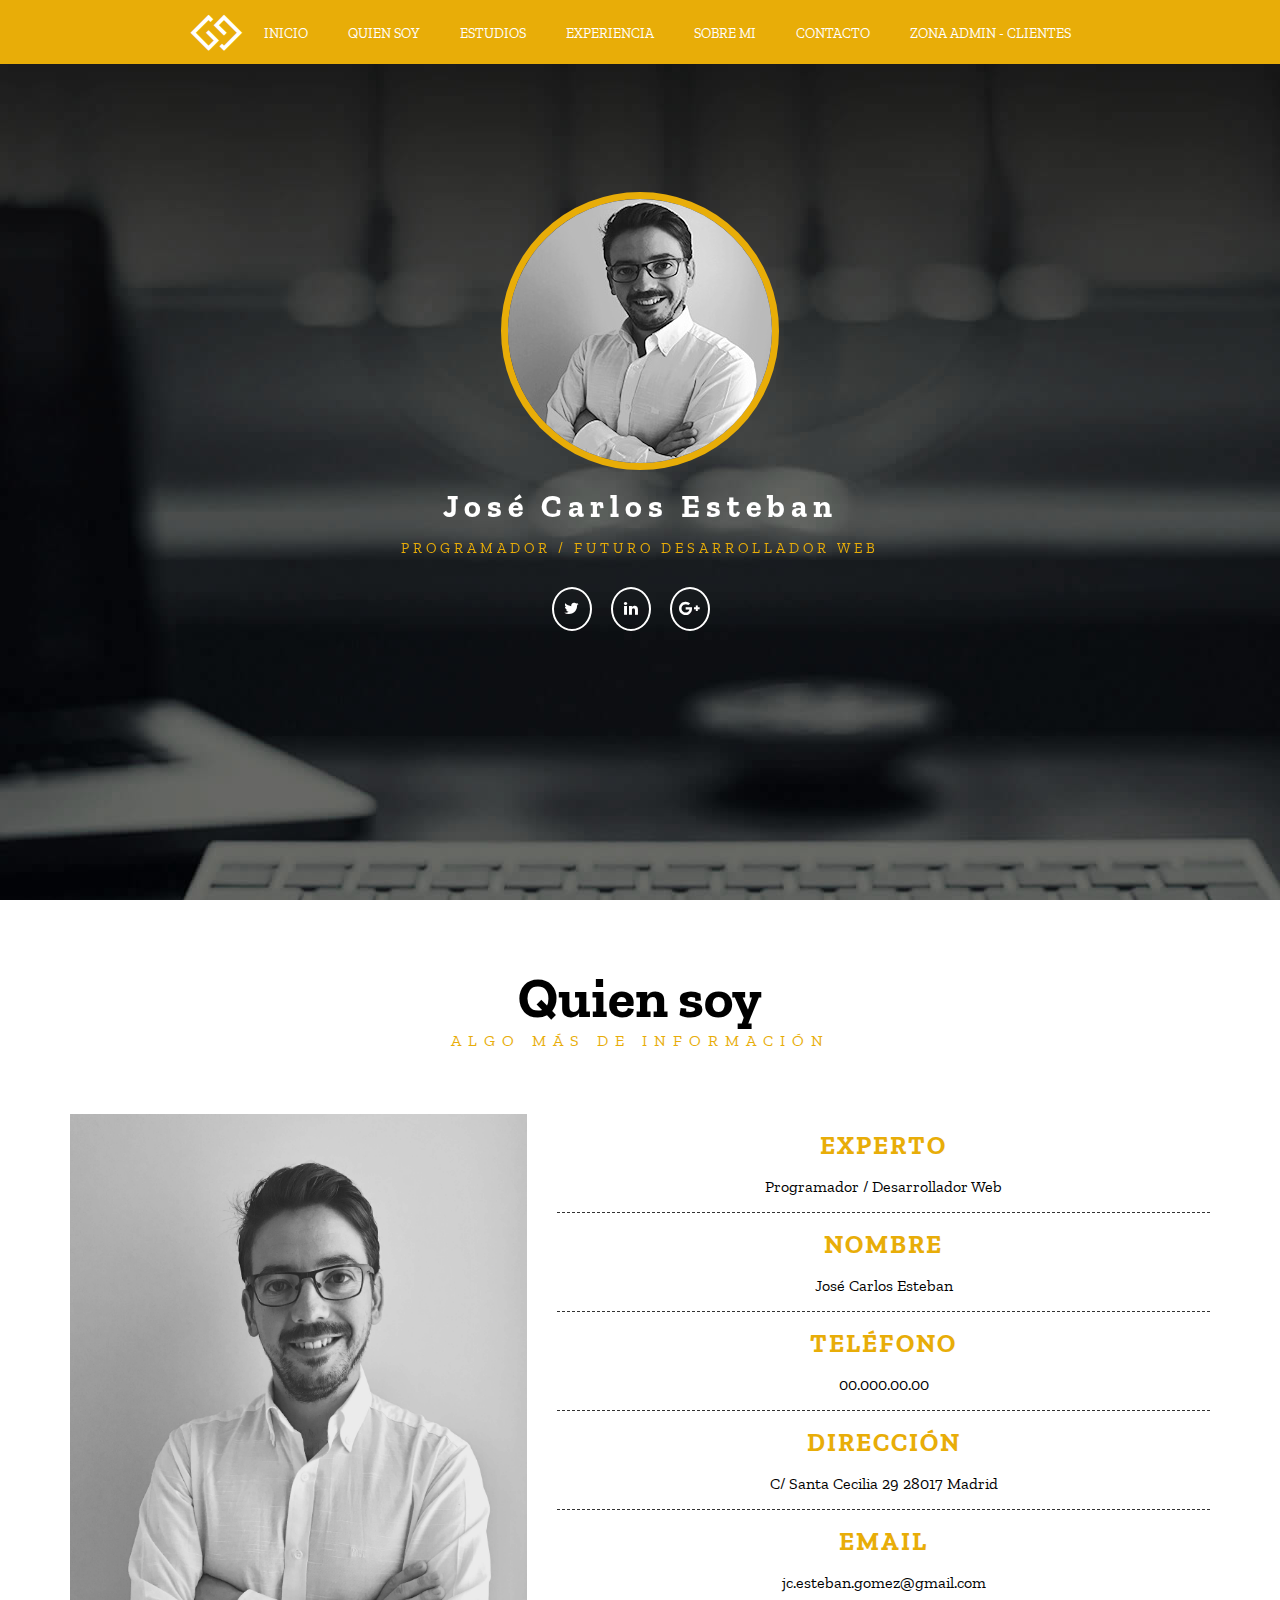
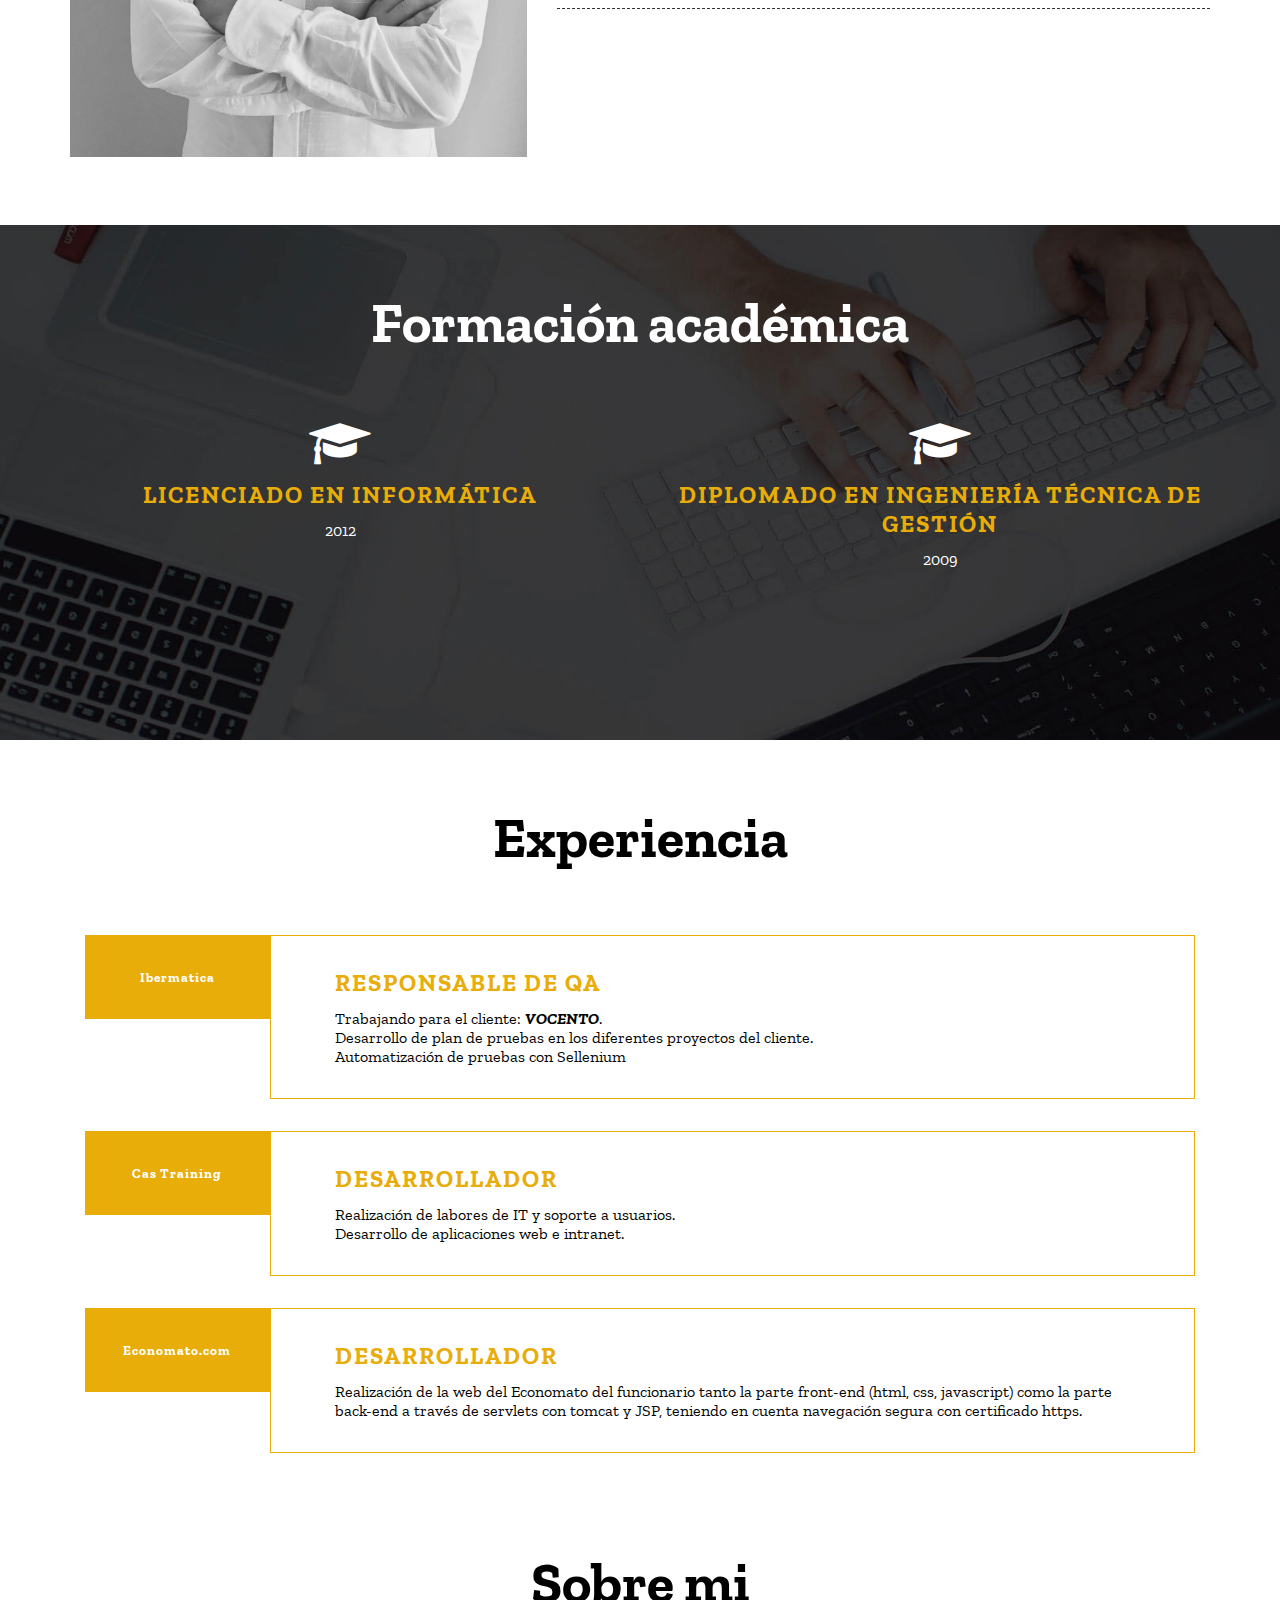
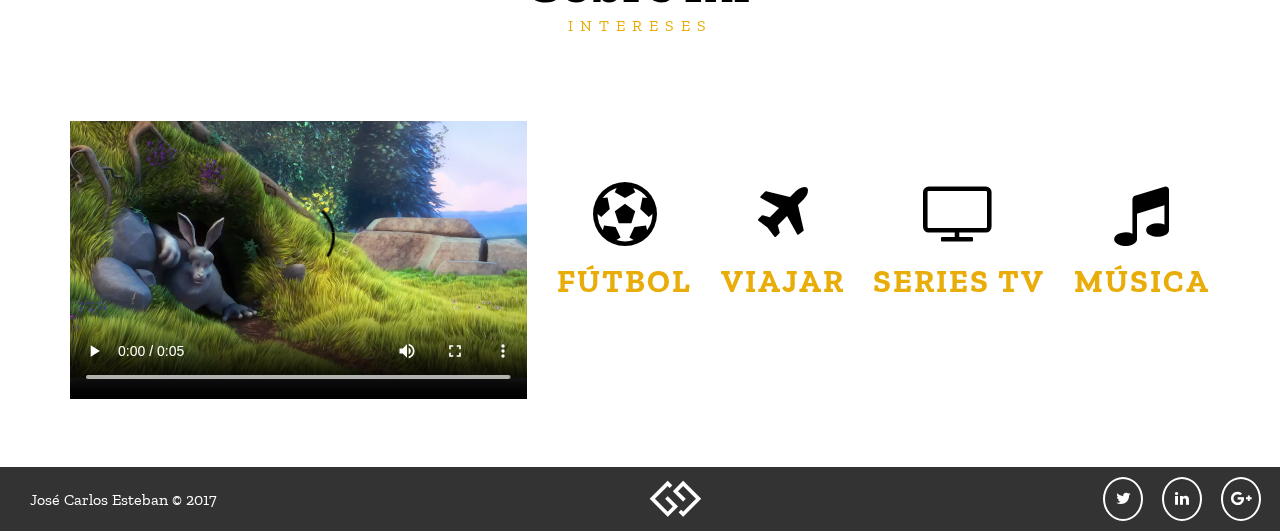
==== commit 3d9438d1: "Added ajax createClient and getCliet  and other changes" ====
--- a/index.html
+++ b/index.html
@@ -74,6 +74,12 @@
                 Contacto
                 </a>
             </li>
+
+            <li class="navbar-item">
+                <a href="users.html">
+                Zona Admin - Clientes
+                </a>
+            </li>
             
         </ul>
             
@@ -199,7 +205,7 @@
             </header>
             <div class="video-about-me col-5">
                 <video width="100%" height="300px" controls>
-                        <source src="./video/Game_of_Thrones.mp4" type="video/mp4">
+                        <source src="./video/SampleVideo.mp4" type="video/mp4">
                 </video>
             </div>
             <div class="about-me-description col-7">
--- a/css/style.css
+++ b/css/style.css
@@ -362,6 +362,7 @@
     padding: 3em;
     border-style: outset;
     border-color: darkgoldenrod;
+    margin-bottom: 4em;
 }
 
 
@@ -382,12 +383,12 @@
     height: 320px;
 }
 
-#enviar{
+#sendNewClient{
     background-color: #E8AD08;
     color: #FCFCFC;
     letter-spacing: 2px;
     border: 1px solid #FCFCFC;
-    padding:10px;
+    padding: 15px;
     border-radius: 4px;
     margin-top: 10px;
     width: 100%
@@ -415,4 +416,88 @@
     bottom: 0;
     width: 100%;
     height: 4em;
-}+}
+
+.msg_error{
+    letter-spacing: 2px;
+    margin-left: 1em;
+    margin-right: 1em;
+    color: #a94442;
+    background-color: #f2dede;
+    border-color: #ebccd1;
+    padding: 15px;
+    margin-bottom: 20px;
+    border: 1px solid transparent;
+    border-radius: 4px;
+}
+
+.has_error{
+    border: 1px solid #a94442 !important;
+}
+
+/******************* CLIENTES ***************************/
+
+.users > header {
+    padding: 4em 0;
+}
+
+table {
+    font-family: arial, sans-serif;
+    border-collapse: collapse;
+    width: 100%;
+}
+
+td, th {
+    border: 1px solid #dddddd;
+    text-align: left;
+    padding: 8px;
+    width: 200px;
+    height: 100px;
+    display: table-cell;
+    vertical-align: inherit;
+}
+
+tr:nth-child(even) {
+    background-color: #dddddd;
+}
+
+th {
+    background-color: #333;
+    color:white;
+    text-align: center;
+}
+
+td.clients-item-buttom {
+    border: none;
+    background: white;
+}
+
+.btn-danger {
+    color: #fff;
+    background-color: #d9534f;
+    border-color: #d43f3a;
+}
+
+.btn-send{
+    color: #fff;
+    background-color: #337ab7;
+    border-color: #2e6da4;
+}
+
+.btn {
+    display: inline-block;
+    margin-bottom: 0;
+    font-weight: normal;
+    text-align: center;
+    vertical-align: middle;
+    touch-action: manipulation;
+    cursor: pointer;
+    background-image: none;
+    border: 1px solid transparent;
+    white-space: nowrap;
+    padding: 6px 12px;
+    font-size: 14px;
+    line-height: 1.42857143;
+    border-radius: 4px;
+    margin: 0 2px;
+}
